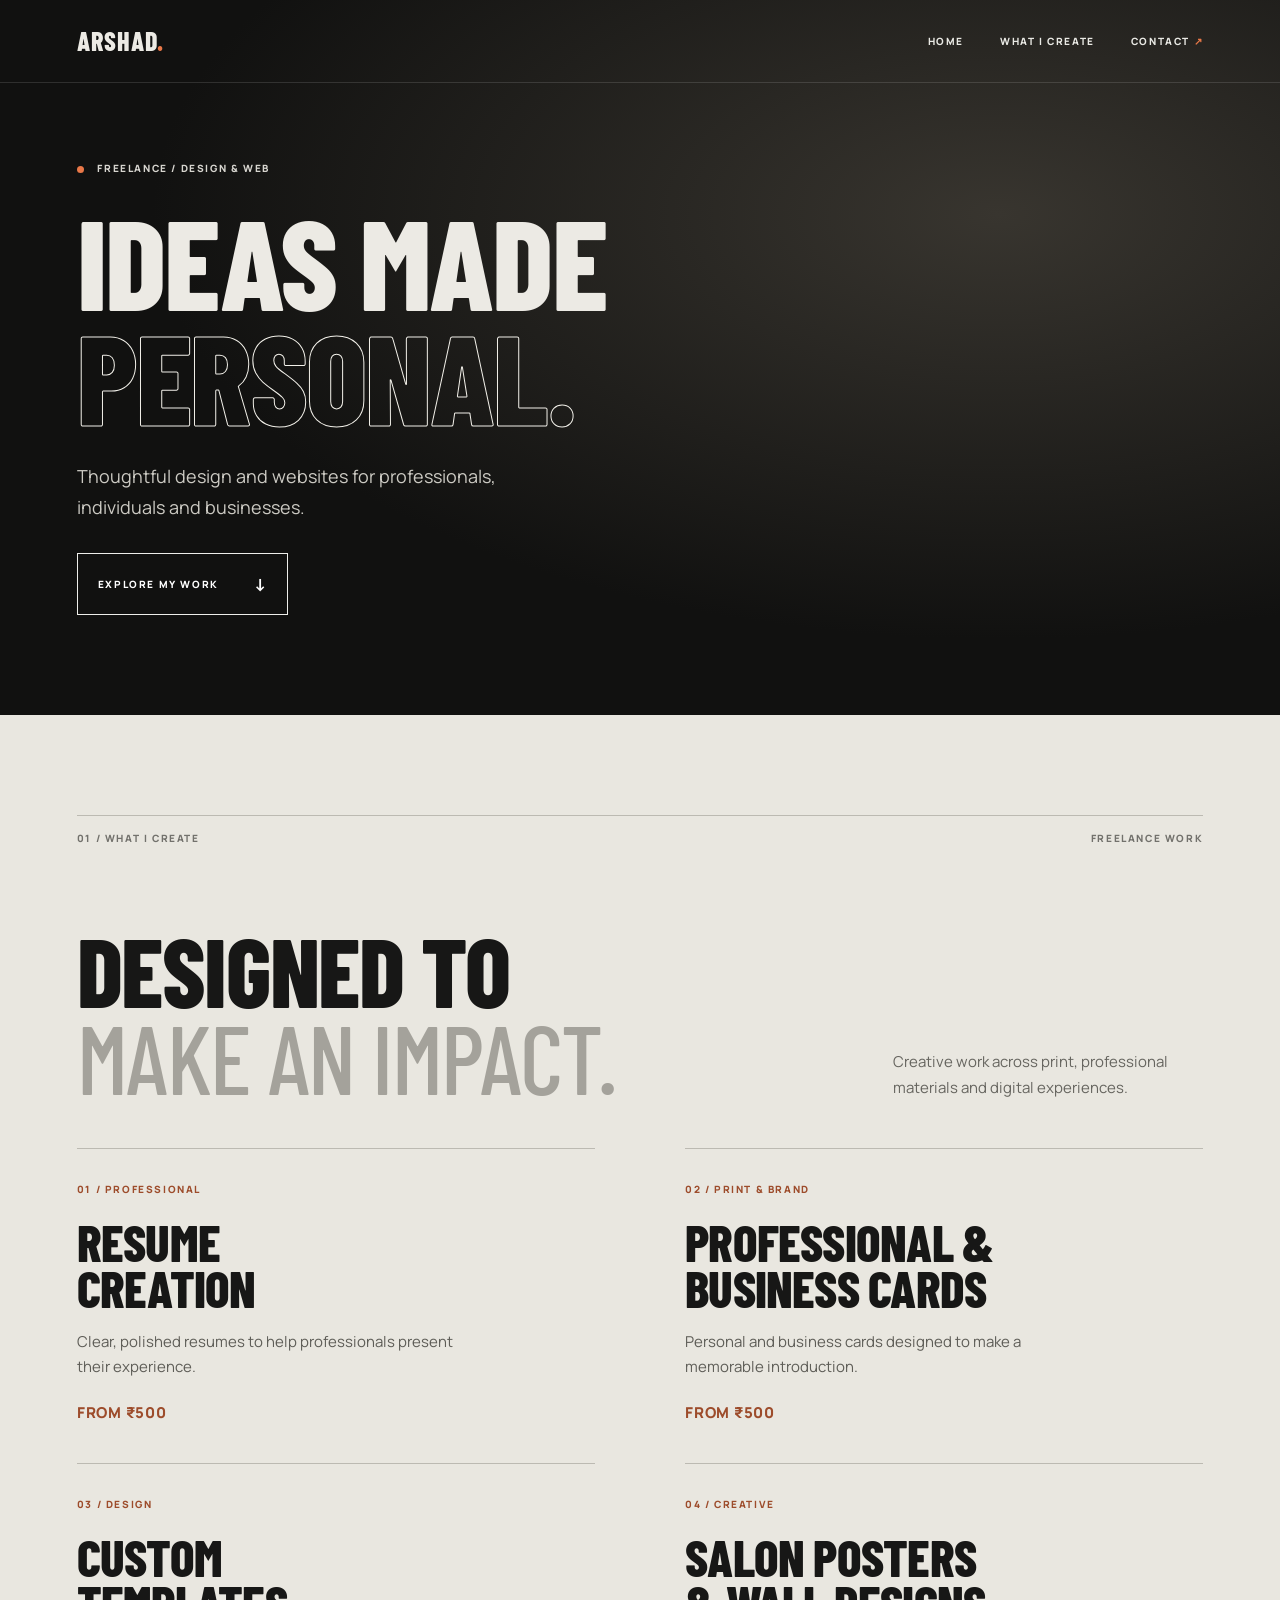
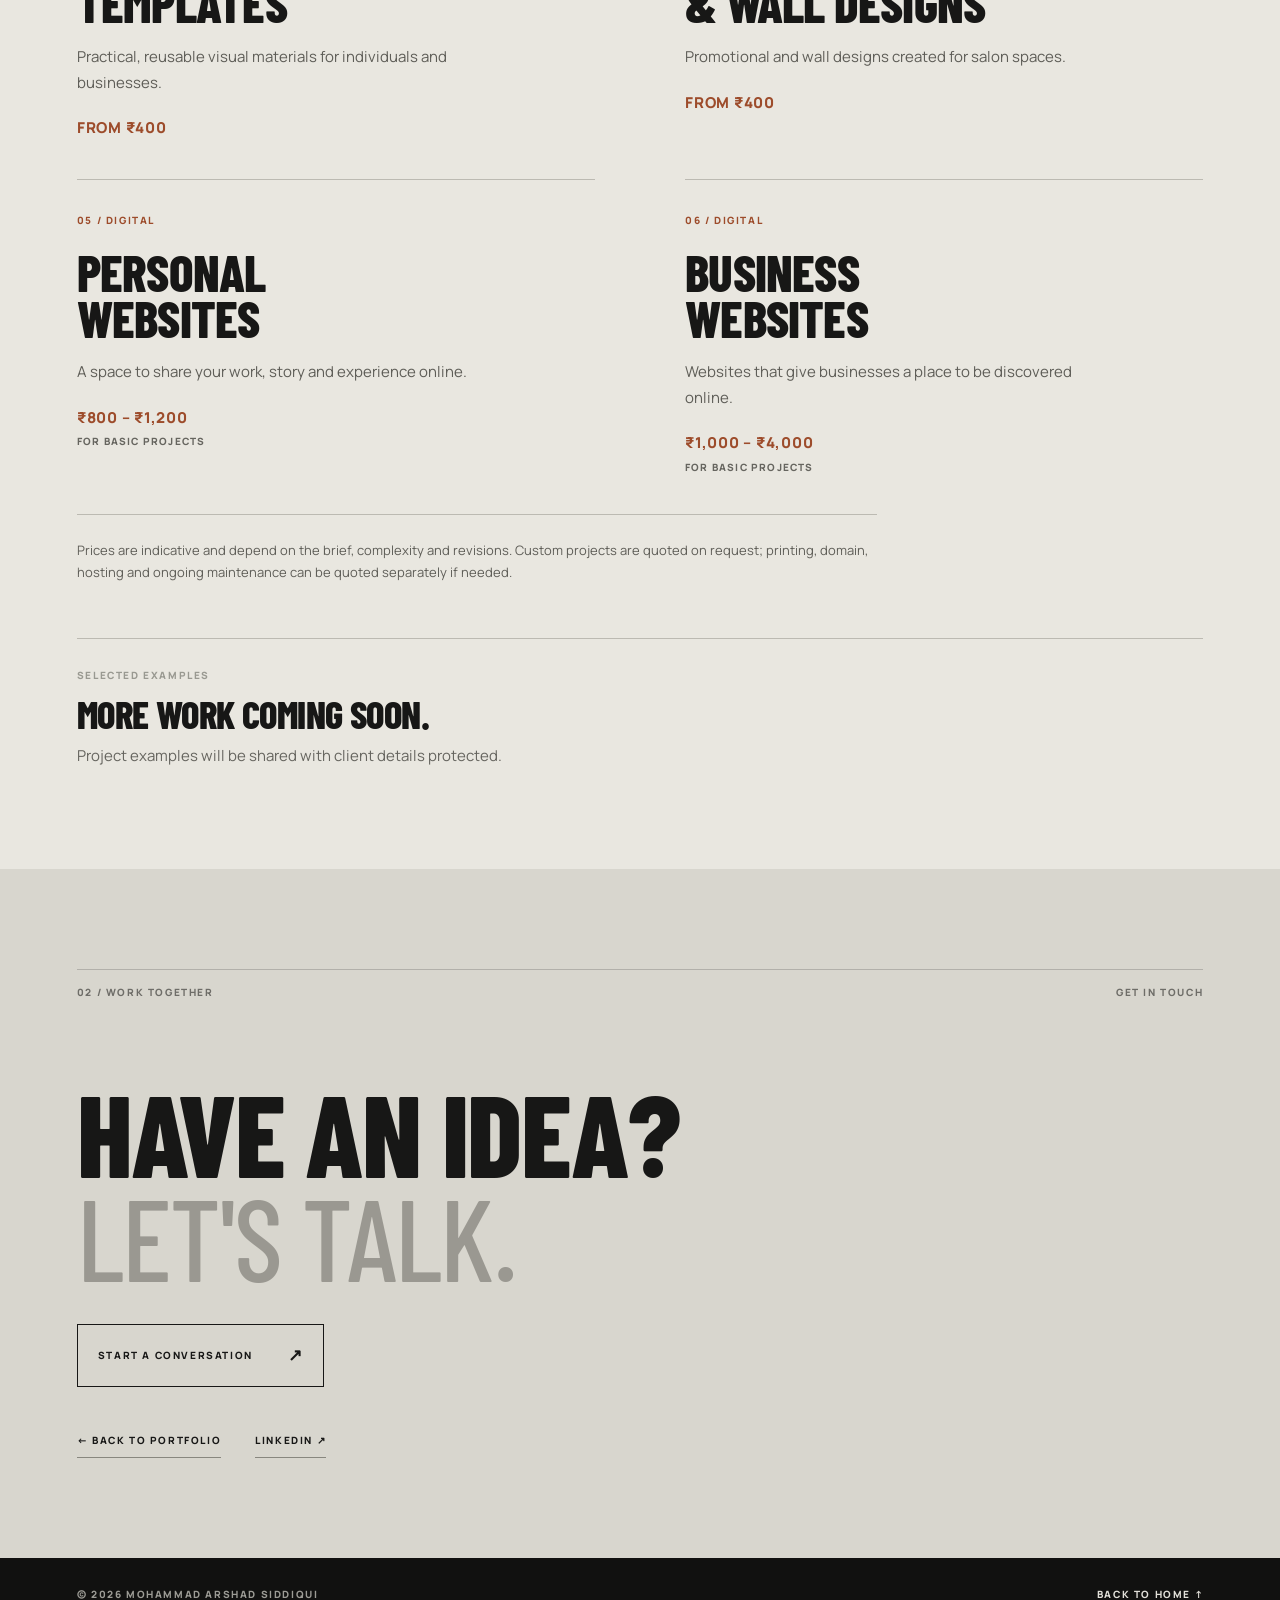
==== freelance.html @ 658f1c0b "Add freelance services, prices and credentials" ====
<!doctype html>
<html lang="en">
<head>
  <meta charset="utf-8">
  <meta name="viewport" content="width=device-width, initial-scale=1">
  <meta name="description" content="Freelance design and website work by Mohammad Arshad Siddiqui.">
  <meta name="theme-color" content="#10100f">
  <title>Freelance Work — Arshad Siddiqui</title>
  <link rel="stylesheet" href="styles.css">
</head>
<body>
  <a class="skip" href="#main">Skip to content</a>
  <header class="site-header">
    <a class="wordmark" href="index.html" aria-label="Arshad Siddiqui, home">ARSHAD<span>.</span></a>
    <nav aria-label="Main navigation"><a href="index.html">Home</a><a href="#services">What I create</a><a href="index.html#contact">Contact <span>↗</span></a></nav>
  </header>
  <main id="main">
    <section class="freelance-hero section">
      <p class="eyebrow"><span class="dot"></span> FREELANCE / DESIGN &amp; WEB</p>
      <h1>IDEAS MADE<br><span>PERSONAL.</span></h1>
      <p>Thoughtful design and websites for professionals, individuals and businesses.</p>
      <a class="button" href="#services">EXPLORE MY WORK <span aria-hidden="true">↓</span></a>
    </section>
    <section class="freelance-services section" id="services">
      <div class="section-label"><span>01 / WHAT I CREATE</span><span>FREELANCE WORK</span></div>
      <div class="section-heading"><h2>DESIGNED TO<br><em>MAKE AN IMPACT.</em></h2><p>Creative work across print, professional materials and digital experiences.</p></div>
      <div class="service-grid">
        <article><span>01 / PROFESSIONAL</span><h3>RESUME<br>CREATION</h3><p>Clear, polished resumes to help professionals present their experience.</p><p class="service-price">FROM ₹500</p></article>
        <article><span>02 / PRINT &amp; BRAND</span><h3>PROFESSIONAL &amp;<br>BUSINESS CARDS</h3><p>Personal and business cards designed to make a memorable introduction.</p><p class="service-price">FROM ₹500</p></article>
        <article><span>03 / DESIGN</span><h3>CUSTOM<br>TEMPLATES</h3><p>Practical, reusable visual materials for individuals and businesses.</p><p class="service-price">FROM ₹400</p></article>
        <article><span>04 / CREATIVE</span><h3>SALON POSTERS<br>&amp; WALL DESIGNS</h3><p>Promotional and wall designs created for salon spaces.</p><p class="service-price">FROM ₹400</p></article>
        <article><span>05 / DIGITAL</span><h3>PERSONAL<br>WEBSITES</h3><p>A space to share your work, story and experience online.</p><p class="service-price">₹800 – ₹1,200 <small>FOR BASIC PROJECTS</small></p></article>
        <article><span>06 / DIGITAL</span><h3>BUSINESS<br>WEBSITES</h3><p>Websites that give businesses a place to be discovered online.</p><p class="service-price">₹1,000 – ₹4,000 <small>FOR BASIC PROJECTS</small></p></article>
      </div>
      <p class="pricing-note">Prices are indicative and depend on the brief, complexity and revisions. Custom projects are quoted on request; printing, domain, hosting and ongoing maintenance can be quoted separately if needed.</p>
      <div class="samples-note"><p class="project-type">SELECTED EXAMPLES</p><h3>MORE WORK COMING SOON.</h3><p>Project examples will be shared with client details protected.</p></div>
    </section>
    <section class="contact section freelance-contact">
      <div class="section-label"><span>02 / WORK TOGETHER</span><span>GET IN TOUCH</span></div>
      <h2>HAVE AN IDEA?<br><em>LET'S TALK.</em></h2>
      <a class="button light" href="mailto:arshadid135@gmail.com">START A CONVERSATION <span aria-hidden="true">↗</span></a>
      <div class="contact-links"><a href="index.html">← BACK TO PORTFOLIO</a><a href="https://www.linkedin.com/in/arshad-siddiqui-284048225/" target="_blank" rel="noopener noreferrer">LINKEDIN ↗</a></div>
    </section>
  </main>
  <footer><span>© 2026 MOHAMMAD ARSHAD SIDDIQUI</span><a href="index.html">BACK TO HOME ↑</a></footer>
</body>
</html>
---- styles.css ----
@import url('https://fonts.googleapis.com/css2?family=Barlow+Condensed:wght@500;600;700;800&family=Manrope:wght@400;500;600;700;800&display=swap');
:root{color-scheme:dark;--ink:#111110;--cream:#eceae4;--muted:#aaa9a2;--accent:#e97848;--line:#3b3b37;--heading:'Barlow Condensed',Impact,'Arial Narrow',sans-serif;--body:Manrope,Arial,sans-serif}
*{box-sizing:border-box}html{scroll-behavior:smooth}body{margin:0;background:var(--ink);color:var(--cream);font-family:var(--body);font-size:15px;line-height:1.7}a{color:inherit;text-decoration:none}a:focus-visible{outline:2px solid var(--accent);outline-offset:5px}.skip{position:absolute;top:-5rem;left:1rem;background:white;color:black;padding:.5rem;z-index:10}.skip:focus{top:1rem}.site-header{position:absolute;z-index:3;top:0;left:0;width:100%;display:flex;align-items:center;justify-content:space-between;padding:28px 6%;border-bottom:1px solid #ffffff20}.wordmark{font:800 26px/1 var(--heading);letter-spacing:.03em}.wordmark span,.period{color:var(--accent)}nav{display:flex;gap:36px}nav a,.eyebrow,.section-label,.text-link,.button,.hero-index,.project-type,.project-number,.timeline-item>span,.recognition>span,footer,.contact-links{font-size:10px;letter-spacing:.16em;font-weight:800}nav a{text-transform:uppercase;color:#e9e9e4}nav a:hover,.text-link:hover,.contact-links a:hover{color:var(--accent)}nav span{color:var(--accent)}
.hero{min-height:820px;height:100svh;max-height:1000px;position:relative;overflow:hidden;display:flex;align-items:end}.hero-image,.hero-shade{position:absolute;inset:0}.hero-image img{height:100%;width:100%;object-fit:cover;object-position:50% 58%;filter:grayscale(100%) brightness(.68)}.hero-shade{background:linear-gradient(90deg,rgba(10,10,10,.94) 0%,rgba(10,10,10,.65) 45%,rgba(10,10,10,.12) 100%),linear-gradient(0deg,#111 0%,transparent 38%)}.hero-content{position:relative;width:100%;padding:0 6% 105px}.eyebrow{color:#d7d5cf;margin:0 0 26px}.dot{display:inline-block;width:7px;height:7px;background:var(--accent);border-radius:50%;margin-right:10px;vertical-align:middle}h1,h2,h3,p{margin-top:0}h1,h2,h3{font-family:var(--heading);font-weight:800;line-height:.9;letter-spacing:-.015em}h1{font-size:clamp(5.3rem,11.2vw,11.5rem);margin:0 0 28px}h1>span:not(.period){color:transparent;-webkit-text-stroke:1px #f2f0e9}.hero-intro{font-size:clamp(16px,1.5vw,20px);color:#d2d0cb;margin-bottom:30px}.hero-intro strong{font-weight:700;color:white}.button{display:inline-flex;align-items:center;gap:35px;padding:16px 20px;border:1px solid #eeeeea;color:#fff;transition:background .2s,color .2s}.button span{font-size:17px}.button:hover{background:#f0eee8;color:#111}.hero-index{position:absolute;bottom:31px;left:6%;right:6%;display:flex;justify-content:space-between;color:#b2b0aa}
.section{padding:100px 6%}.section-label{display:flex;justify-content:space-between;color:#9d9c95;border-top:1px solid var(--line);padding-top:14px;margin-bottom:80px}.intro{background:#e9e7e0;color:#171716}.intro .section-label{border-color:#bcbab2;color:#72716c}.intro-grid{display:grid;grid-template-columns:1.15fr .7fr;gap:12%;align-items:start}h2{font-size:clamp(3.9rem,7.5vw,8rem);margin-bottom:28px}h2 em{font-style:normal;font-weight:500;color:#898981}.intro h2 em{color:#a4a29b}.intro-copy{font-size:16px;color:#53534f;max-width:500px}.intro-copy p{margin-bottom:22px}.text-link{display:inline-flex;gap:30px;align-items:center;margin-top:12px;border-bottom:1px solid currentColor;padding-bottom:9px;color:inherit}.text-link span{font-size:18px}.skills{display:flex;gap:12px;flex-wrap:wrap;margin-top:80px}.skills span{border:1px solid #c5c3bc;padding:9px 14px;font-size:10px;font-weight:800;letter-spacing:.09em}
.work{background:#111110}.section-heading{display:flex;align-items:end;justify-content:space-between;gap:40px;margin-bottom:48px}.section-heading h2{margin:0}.section-heading p{color:var(--muted);max-width:310px;margin:0}.project{display:grid;grid-template-columns:65px 1fr 1fr 35px;align-items:start;gap:25px;border-top:1px solid var(--line);padding:32px 0}.project:last-child{border-bottom:1px solid var(--line)}.project-number{color:var(--accent);padding-top:5px}.project-type{color:#999991;margin-bottom:13px}.project h3{font-size:clamp(2rem,3vw,3.2rem);margin:0}.project>p{color:#adaca6;max-width:410px;font-size:14px;margin:0}.project-mark,.project-link{font-size:25px;color:#a5a49d;line-height:1}.project-link:hover{color:var(--accent)}.work-link{margin-top:35px}
.journey{background:#1a1a18}.journey-grid{display:grid;grid-template-columns:1fr 1fr;gap:12%}.journey-lead{max-width:290px;color:var(--muted)}.timeline-item{display:grid;grid-template-columns:100px 1fr;gap:25px;border-top:1px solid var(--line);padding:21px 0}.timeline-item>span{color:#a19f98}.timeline-item h3{font-size:24px;line-height:1.1;margin:0 0 8px}.timeline-item p{color:var(--muted);margin:0;font-size:13px}.recognition{border-top:1px solid var(--line);display:grid;grid-template-columns:1fr 2fr;gap:15px;margin-top:80px;padding-top:22px}.recognition>span{color:var(--accent)}.recognition p{font-family:var(--heading);font-size:24px;line-height:1.2;margin:0}.recognition b{color:var(--accent)}
.contact{background:#d8d6ce;color:#171716}.contact .section-label{border-color:#b2b0aa;color:#6e6d68}.contact .eyebrow{color:#6e6d68}.contact h2{font-size:clamp(5rem,10vw,10rem);margin-bottom:36px}.contact h2 em{color:#9a9891}.contact h2 span{color:#b95630}.button.light{color:#171716;border-color:#171716}.button.light:hover{background:#171716;color:#fff}.contact-links{display:flex;gap:34px;flex-wrap:wrap;margin-top:100px}.contact-links a{border-bottom:1px solid #88877f;padding-bottom:8px}footer{display:flex;justify-content:space-between;gap:20px;padding:28px 6%;color:#9c9b95;background:#111110}footer a{color:#e2e0d9}
.feedback{display:flex;justify-content:space-between;align-items:center;gap:30px;border-top:1px solid #aaa89f;border-bottom:1px solid #aaa89f;margin-top:85px;padding:25px 0}.feedback p{margin:0}.feedback-label{font-size:10px;font-weight:800;letter-spacing:.16em;margin-bottom:6px!important}.feedback .text-link{white-space:nowrap}.contact-links{margin-top:45px}
@media(max-width:760px){.site-header{padding:22px 5%;align-items:flex-start}.wordmark{font-size:23px}nav{gap:15px;flex-wrap:wrap;justify-content:flex-end;max-width:270px}nav a{font-size:9px}.hero{min-height:720px;height:90svh}.hero-image img{object-position:66% center}.hero-shade{background:linear-gradient(90deg,rgba(10,10,10,.87),rgba(10,10,10,.45)),linear-gradient(0deg,#111,transparent 45%)}.hero-content{padding:0 5% 110px}h1{font-size:clamp(4.6rem,15vw,7.5rem)}.section{padding:75px 5%}.section-label{margin-bottom:55px}.intro-grid,.journey-grid{grid-template-columns:1fr;gap:22px}.intro-copy{font-size:15px}.skills{margin-top:50px}.section-heading{display:block}.section-heading p{margin-top:20px}.project{grid-template-columns:35px 1fr 28px;gap:12px;padding:25px 0}.project>p{grid-column:2/4;grid-row:2}.project-mark,.project-link{grid-column:3;grid-row:1}.recognition{grid-template-columns:1fr;margin-top:50px}.contact-links{margin-top:70px}footer{font-size:9px}.hero-index{left:5%;right:5%}}
@media(prefers-reduced-motion:reduce){html{scroll-behavior:auto}*,*::before,*::after{transition:none!important}}
@media(max-width:760px){.feedback{align-items:flex-start;flex-direction:column;gap:12px;margin-top:60px}}
.freelance-callout{margin-top:75px;padding:34px 0;border-top:1px solid var(--line);border-bottom:1px solid var(--line);display:flex;justify-content:space-between;align-items:center;gap:30px}.freelance-callout h3,.samples-note h3{font-size:clamp(2rem,3vw,3rem);margin:0 0 12px}.freelance-callout p:last-child,.samples-note p:last-child{color:var(--muted);margin:0}.freelance-callout .button{flex-shrink:0}
.credentials{background:#111110}.credentials-intro{display:flex;justify-content:space-between;align-items:end;gap:30px;margin-bottom:65px}.credentials-intro h2{margin:0}.credentials-intro>p{color:var(--muted);max-width:260px;margin:0}.credentials-grid{display:grid;grid-template-columns:1fr 1fr;gap:10%}.credentials-grid h3{font-size:28px;line-height:1.1;margin-bottom:18px}.credentials-note{color:var(--muted);font-size:13px;margin-bottom:18px}.credential-list{list-style:none;padding:0;margin:0}.credential-list li{border-top:1px solid var(--line);padding:17px 0}.credential-list strong,.credential-list span{display:block}.credential-list strong{font-size:14px}.credential-list span{color:var(--muted);font-size:13px}.certifications a{display:block}.certifications a:hover strong{color:var(--accent)}
.freelance-hero{min-height:690px;display:flex;flex-direction:column;justify-content:end;background:radial-gradient(ellipse at 78% 30%,#38352f,#111110 60%);padding-top:160px}.freelance-hero h1{font-size:clamp(5rem,10vw,10rem)}.freelance-hero>p:not(.eyebrow){color:#cccac3;font-size:18px;max-width:480px}.freelance-hero .button{align-self:flex-start;margin-top:12px}.freelance-services{background:#e9e7e0;color:#171716}.freelance-services .section-label{border-color:#bcbab2;color:#72716c}.freelance-services h2 em{color:#a4a29b}.freelance-services .section-heading p{color:#66655f}.service-grid{display:grid;grid-template-columns:1fr 1fr;gap:0 8%}.service-grid article{border-top:1px solid #bcbab2;padding:26px 0 38px}.service-grid span{font-size:10px;letter-spacing:.16em;font-weight:800;color:#9d4c2b}.service-grid h3{font-size:clamp(2.2rem,4vw,4rem);margin:18px 0}.service-grid p{color:#5e5d57;max-width:400px;margin:0}.samples-note{margin-top:55px;padding-top:28px;border-top:1px solid #bcbab2}.samples-note p:last-child{color:#66655f}.freelance-contact h2{font-size:clamp(4.5rem,9vw,9rem)}
@media(max-width:760px){.freelance-callout,.credentials-intro{align-items:flex-start;flex-direction:column}.credentials-grid,.service-grid{grid-template-columns:1fr;gap:45px}.service-grid{gap:0}.freelance-hero{min-height:670px}.freelance-hero h1{font-size:clamp(4.5rem,14vw,7rem)}}
.service-grid .service-price{margin-top:20px;color:#9d4c2b;font-weight:800;letter-spacing:.05em}.service-price small{display:block;color:#66655f;font-size:10px;letter-spacing:.12em;margin-top:3px}.pricing-note{border-top:1px solid #bcbab2;padding-top:24px;color:#5e5d57;max-width:800px;font-size:13px}
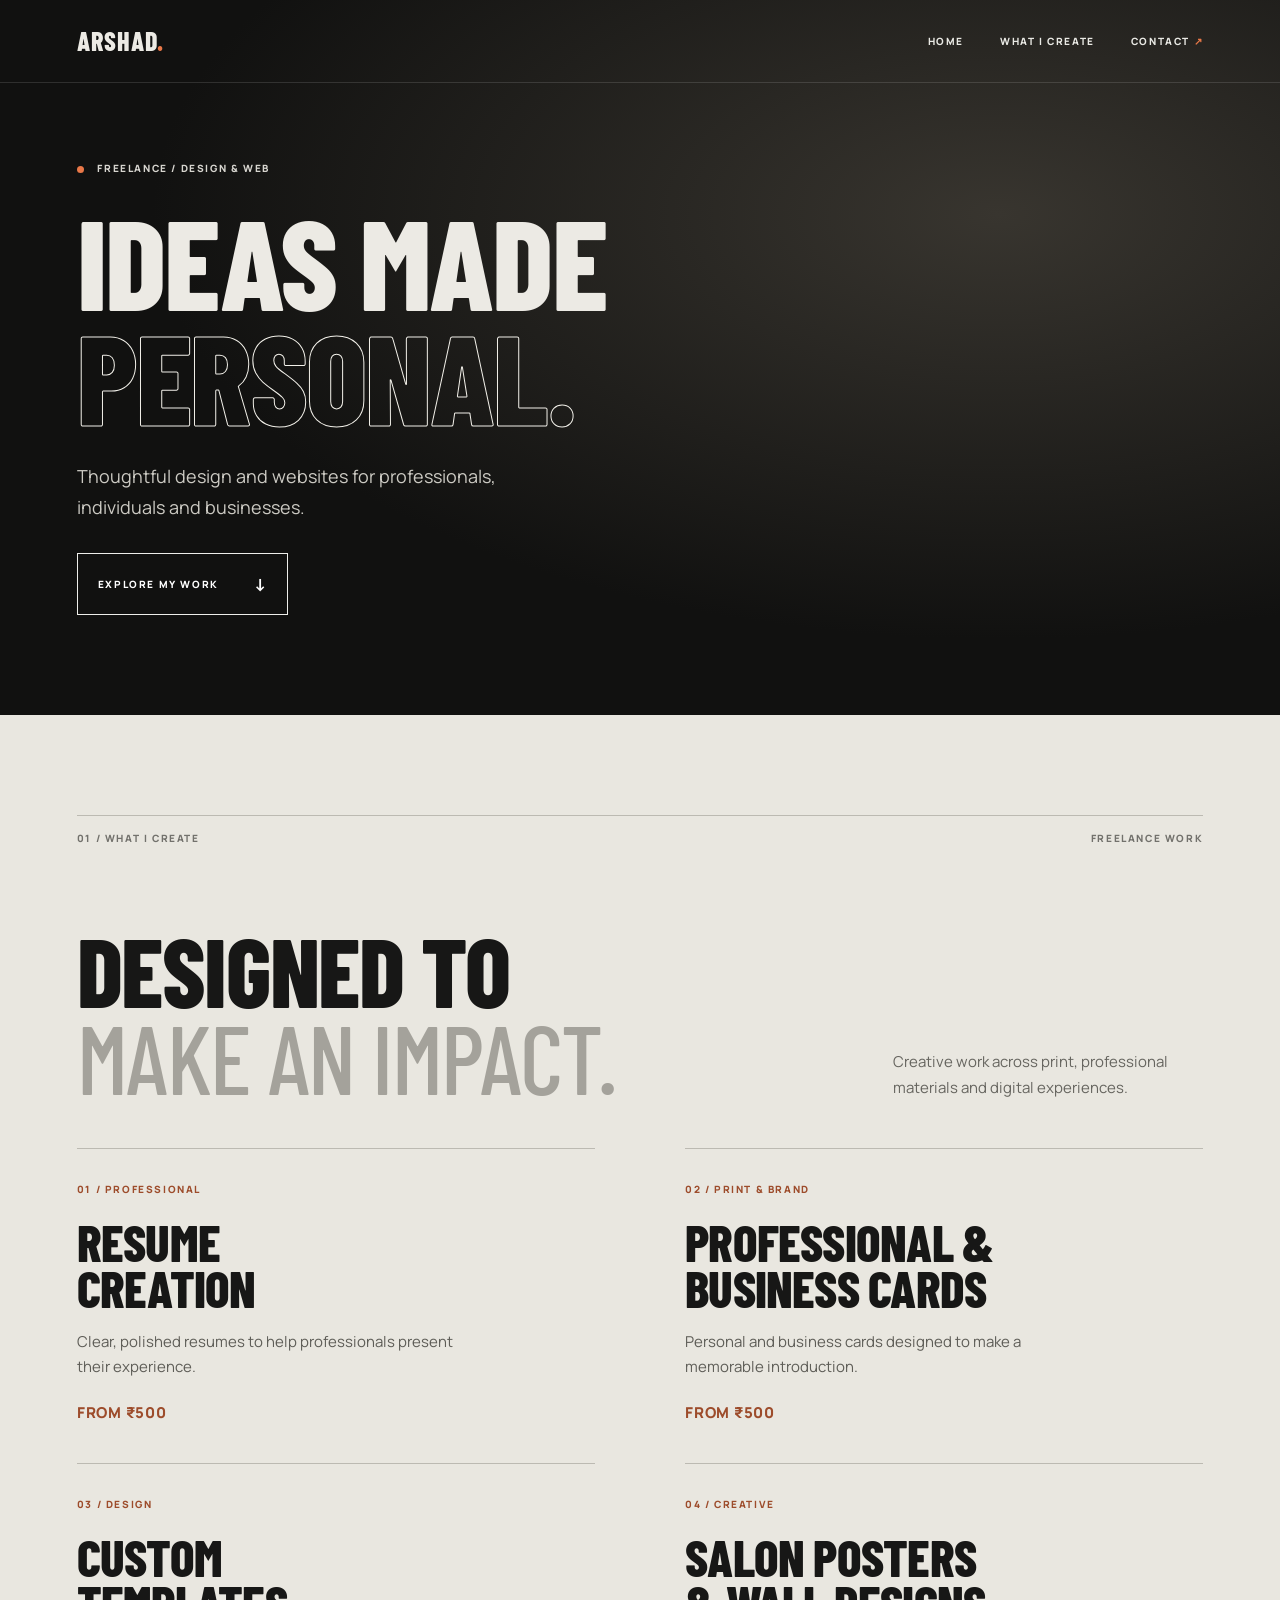
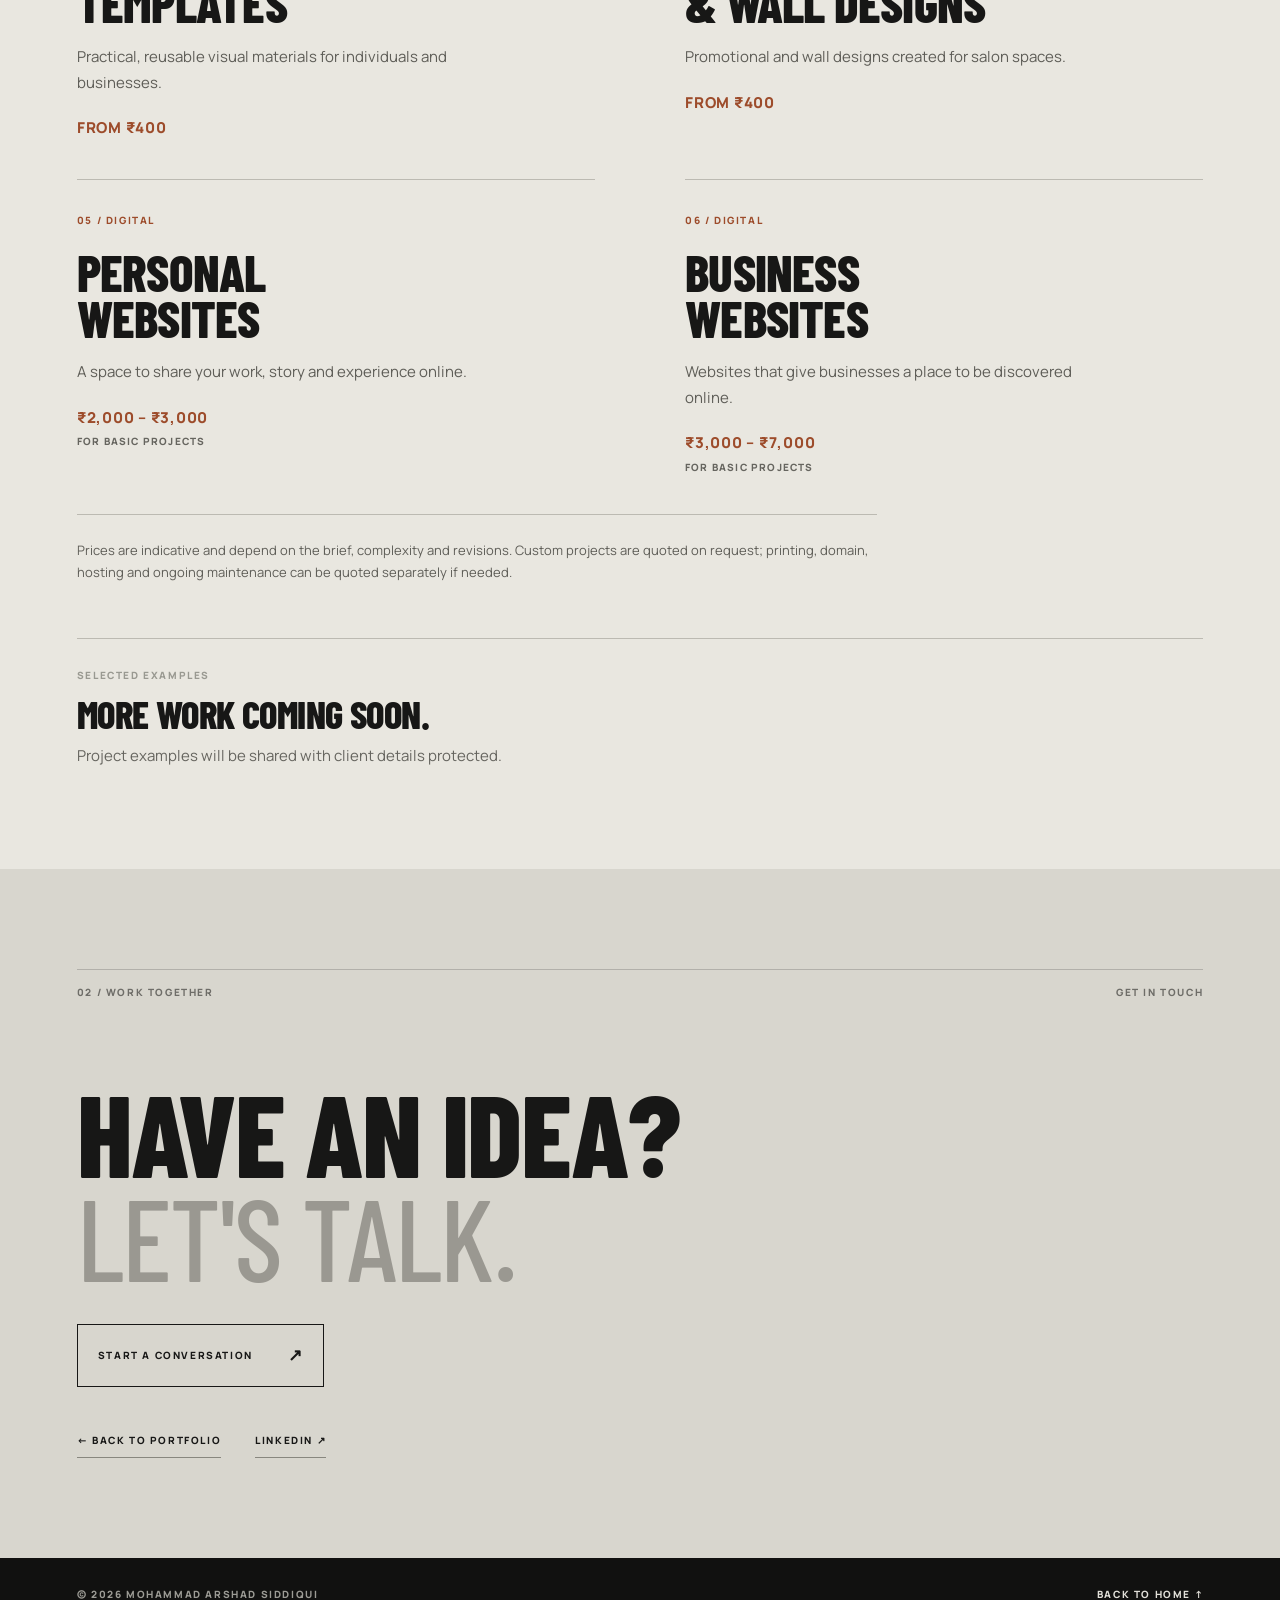
==== commit 7e46e404: "Update freelance website pricing" ====
--- a/freelance.html
+++ b/freelance.html
@@ -29,8 +29,8 @@
         <article><span>02 / PRINT &amp; BRAND</span><h3>PROFESSIONAL &amp;<br>BUSINESS CARDS</h3><p>Personal and business cards designed to make a memorable introduction.</p><p class="service-price">FROM ₹500</p></article>
         <article><span>03 / DESIGN</span><h3>CUSTOM<br>TEMPLATES</h3><p>Practical, reusable visual materials for individuals and businesses.</p><p class="service-price">FROM ₹400</p></article>
         <article><span>04 / CREATIVE</span><h3>SALON POSTERS<br>&amp; WALL DESIGNS</h3><p>Promotional and wall designs created for salon spaces.</p><p class="service-price">FROM ₹400</p></article>
-        <article><span>05 / DIGITAL</span><h3>PERSONAL<br>WEBSITES</h3><p>A space to share your work, story and experience online.</p><p class="service-price">₹800 – ₹1,200 <small>FOR BASIC PROJECTS</small></p></article>
-        <article><span>06 / DIGITAL</span><h3>BUSINESS<br>WEBSITES</h3><p>Websites that give businesses a place to be discovered online.</p><p class="service-price">₹1,000 – ₹4,000 <small>FOR BASIC PROJECTS</small></p></article>
+        <article><span>05 / DIGITAL</span><h3>PERSONAL<br>WEBSITES</h3><p>A space to share your work, story and experience online.</p><p class="service-price">₹2,000 – ₹3,000 <small>FOR BASIC PROJECTS</small></p></article>
+        <article><span>06 / DIGITAL</span><h3>BUSINESS<br>WEBSITES</h3><p>Websites that give businesses a place to be discovered online.</p><p class="service-price">₹3,000 – ₹7,000 <small>FOR BASIC PROJECTS</small></p></article>
       </div>
       <p class="pricing-note">Prices are indicative and depend on the brief, complexity and revisions. Custom projects are quoted on request; printing, domain, hosting and ongoing maintenance can be quoted separately if needed.</p>
       <div class="samples-note"><p class="project-type">SELECTED EXAMPLES</p><h3>MORE WORK COMING SOON.</h3><p>Project examples will be shared with client details protected.</p></div>
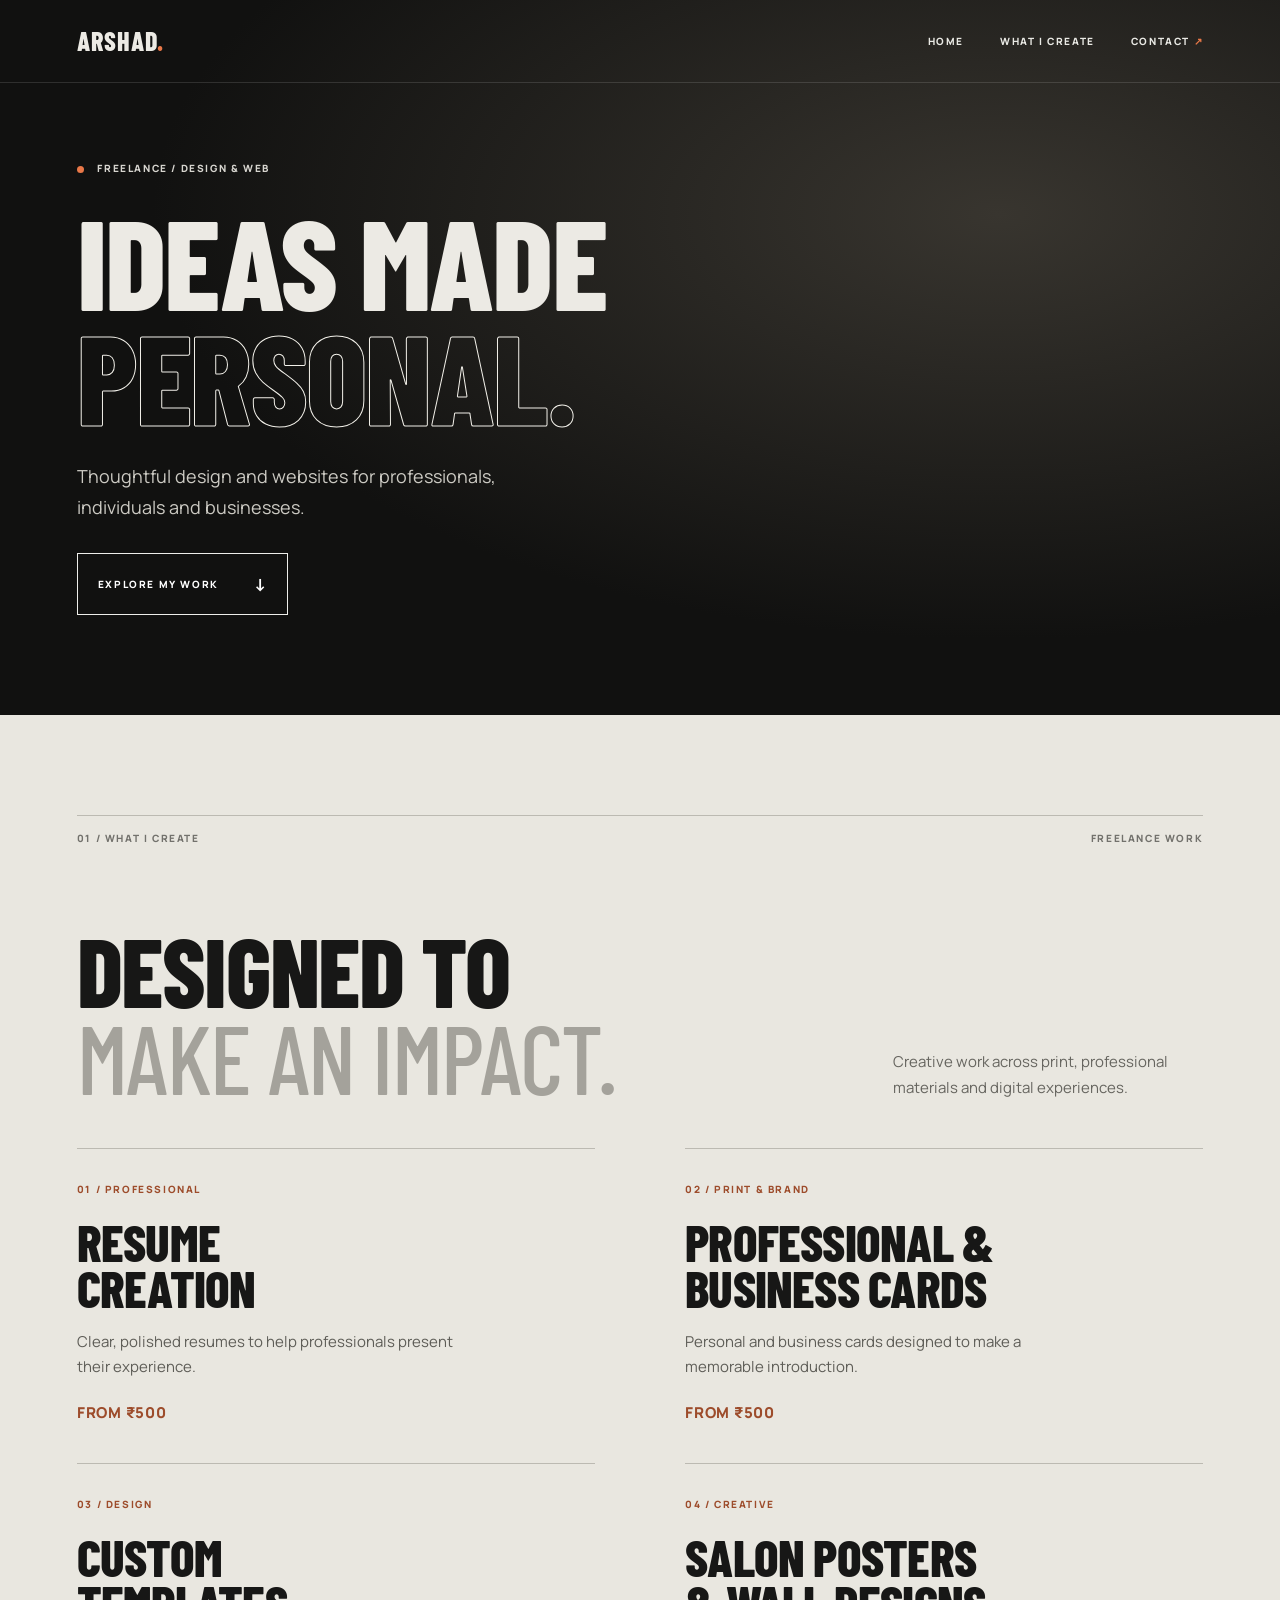
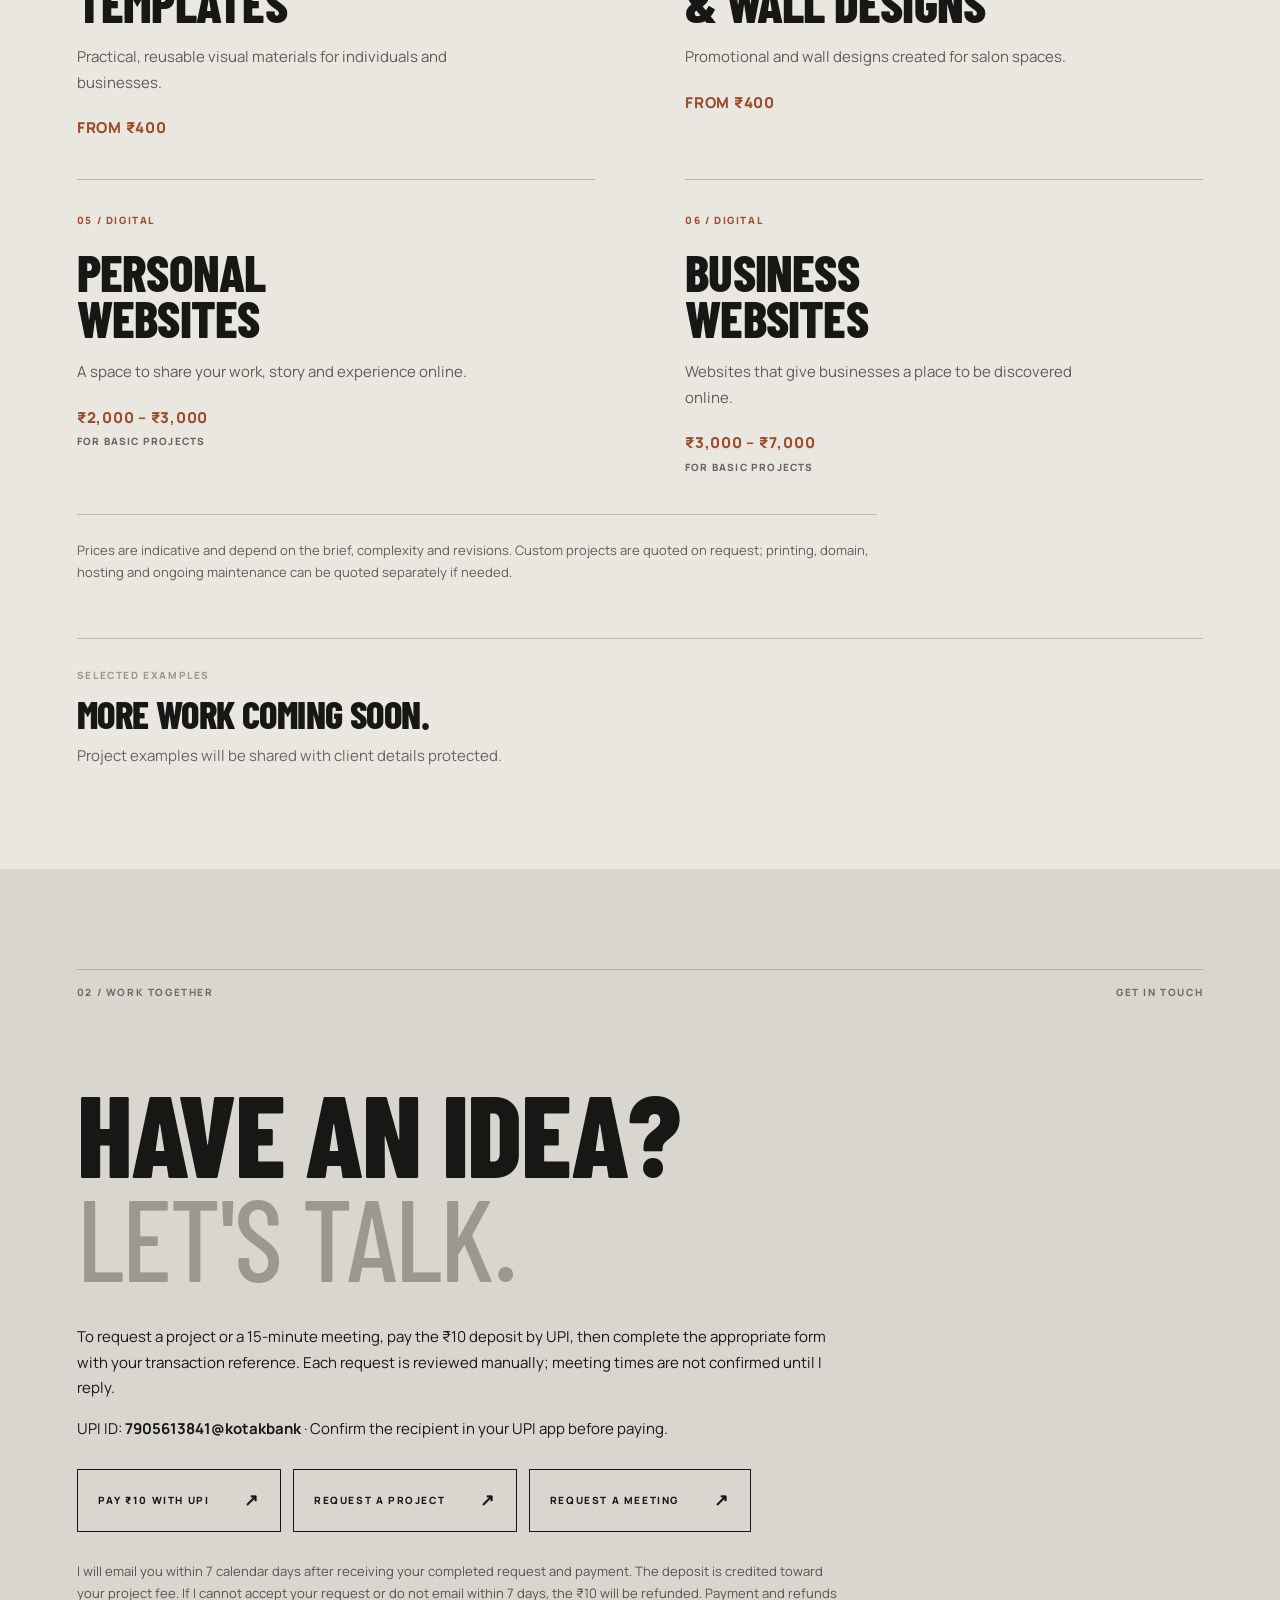
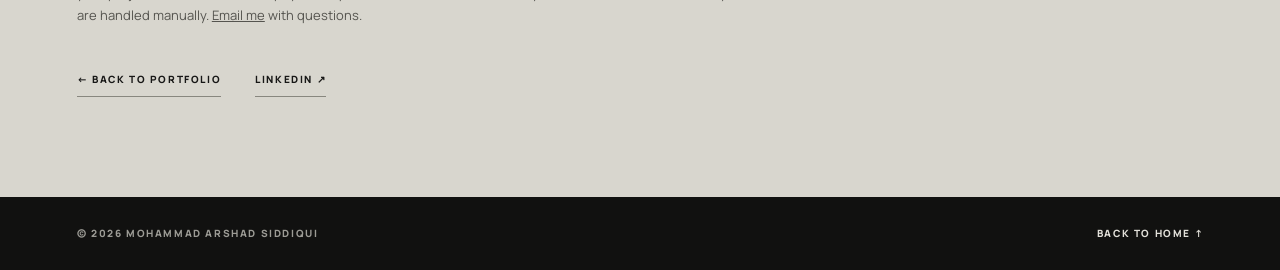
==== commit 24ac3cc4: "Add project and appointment requests" ====
--- a/freelance.html
+++ b/freelance.html
@@ -38,7 +38,14 @@
     <section class="contact section freelance-contact">
       <div class="section-label"><span>02 / WORK TOGETHER</span><span>GET IN TOUCH</span></div>
       <h2>HAVE AN IDEA?<br><em>LET'S TALK.</em></h2>
-      <a class="button light" href="mailto:arshadid135@gmail.com">START A CONVERSATION <span aria-hidden="true">↗</span></a>
+      <p>To request a project or a 15-minute meeting, pay the ₹10 deposit by UPI, then complete the appropriate form with your transaction reference. Each request is reviewed manually; meeting times are not confirmed until I reply.</p>
+      <p>UPI ID: <strong>7905613841@kotakbank</strong> · Confirm the recipient in your UPI app before paying.</p>
+      <div class="request-actions">
+        <a class="button light" href="upi://pay?pa=7905613841%40kotakbank&amp;pn=Arshad%20Siddiqui&amp;am=10.00&amp;cu=INR&amp;tn=Portfolio%20request">PAY ₹10 WITH UPI <span aria-hidden="true">↗</span></a>
+        <a class="button light" href="https://docs.google.com/forms/d/e/1FAIpQLSe_DiUpCImEnojYiLGtkWuIds8uEaWgAtvQnEulRSrrN52GyA/viewform?usp=publish-editor" target="_blank" rel="noopener noreferrer">REQUEST A PROJECT <span aria-hidden="true">↗</span></a>
+        <a class="button light" href="https://docs.google.com/forms/d/e/1FAIpQLSfhErw7_Btnx0k1fu-Rmc5-YOOyW2PBNOAW4xqXbjTUKC-3Kw/viewform?usp=publish-editor" target="_blank" rel="noopener noreferrer">REQUEST A MEETING <span aria-hidden="true">↗</span></a>
+      </div>
+      <p class="request-note">I will email you within 7 calendar days after receiving your completed request and payment. The deposit is credited toward your project fee. If I cannot accept your request or do not email within 7 days, the ₹10 will be refunded. Payment and refunds are handled manually. <a href="mailto:arshadid135@gmail.com">Email me</a> with questions.</p>
       <div class="contact-links"><a href="index.html">← BACK TO PORTFOLIO</a><a href="https://www.linkedin.com/in/arshad-siddiqui-284048225/" target="_blank" rel="noopener noreferrer">LINKEDIN ↗</a></div>
     </section>
   </main>
--- a/styles.css
+++ b/styles.css
@@ -15,3 +15,4 @@
 .freelance-hero{min-height:690px;display:flex;flex-direction:column;justify-content:end;background:radial-gradient(ellipse at 78% 30%,#38352f,#111110 60%);padding-top:160px}.freelance-hero h1{font-size:clamp(5rem,10vw,10rem)}.freelance-hero>p:not(.eyebrow){color:#cccac3;font-size:18px;max-width:480px}.freelance-hero .button{align-self:flex-start;margin-top:12px}.freelance-services{background:#e9e7e0;color:#171716}.freelance-services .section-label{border-color:#bcbab2;color:#72716c}.freelance-services h2 em{color:#a4a29b}.freelance-services .section-heading p{color:#66655f}.service-grid{display:grid;grid-template-columns:1fr 1fr;gap:0 8%}.service-grid article{border-top:1px solid #bcbab2;padding:26px 0 38px}.service-grid span{font-size:10px;letter-spacing:.16em;font-weight:800;color:#9d4c2b}.service-grid h3{font-size:clamp(2.2rem,4vw,4rem);margin:18px 0}.service-grid p{color:#5e5d57;max-width:400px;margin:0}.samples-note{margin-top:55px;padding-top:28px;border-top:1px solid #bcbab2}.samples-note p:last-child{color:#66655f}.freelance-contact h2{font-size:clamp(4.5rem,9vw,9rem)}
 @media(max-width:760px){.freelance-callout,.credentials-intro{align-items:flex-start;flex-direction:column}.credentials-grid,.service-grid{grid-template-columns:1fr;gap:45px}.service-grid{gap:0}.freelance-hero{min-height:670px}.freelance-hero h1{font-size:clamp(4.5rem,14vw,7rem)}}
 .service-grid .service-price{margin-top:20px;color:#9d4c2b;font-weight:800;letter-spacing:.05em}.service-price small{display:block;color:#66655f;font-size:10px;letter-spacing:.12em;margin-top:3px}.pricing-note{border-top:1px solid #bcbab2;padding-top:24px;color:#5e5d57;max-width:800px;font-size:13px}
+.freelance-contact>p{max-width:760px}.request-actions{display:flex;flex-wrap:wrap;gap:12px;margin:28px 0}.request-note{font-size:13px;color:#55544f}.request-note a{text-decoration:underline}
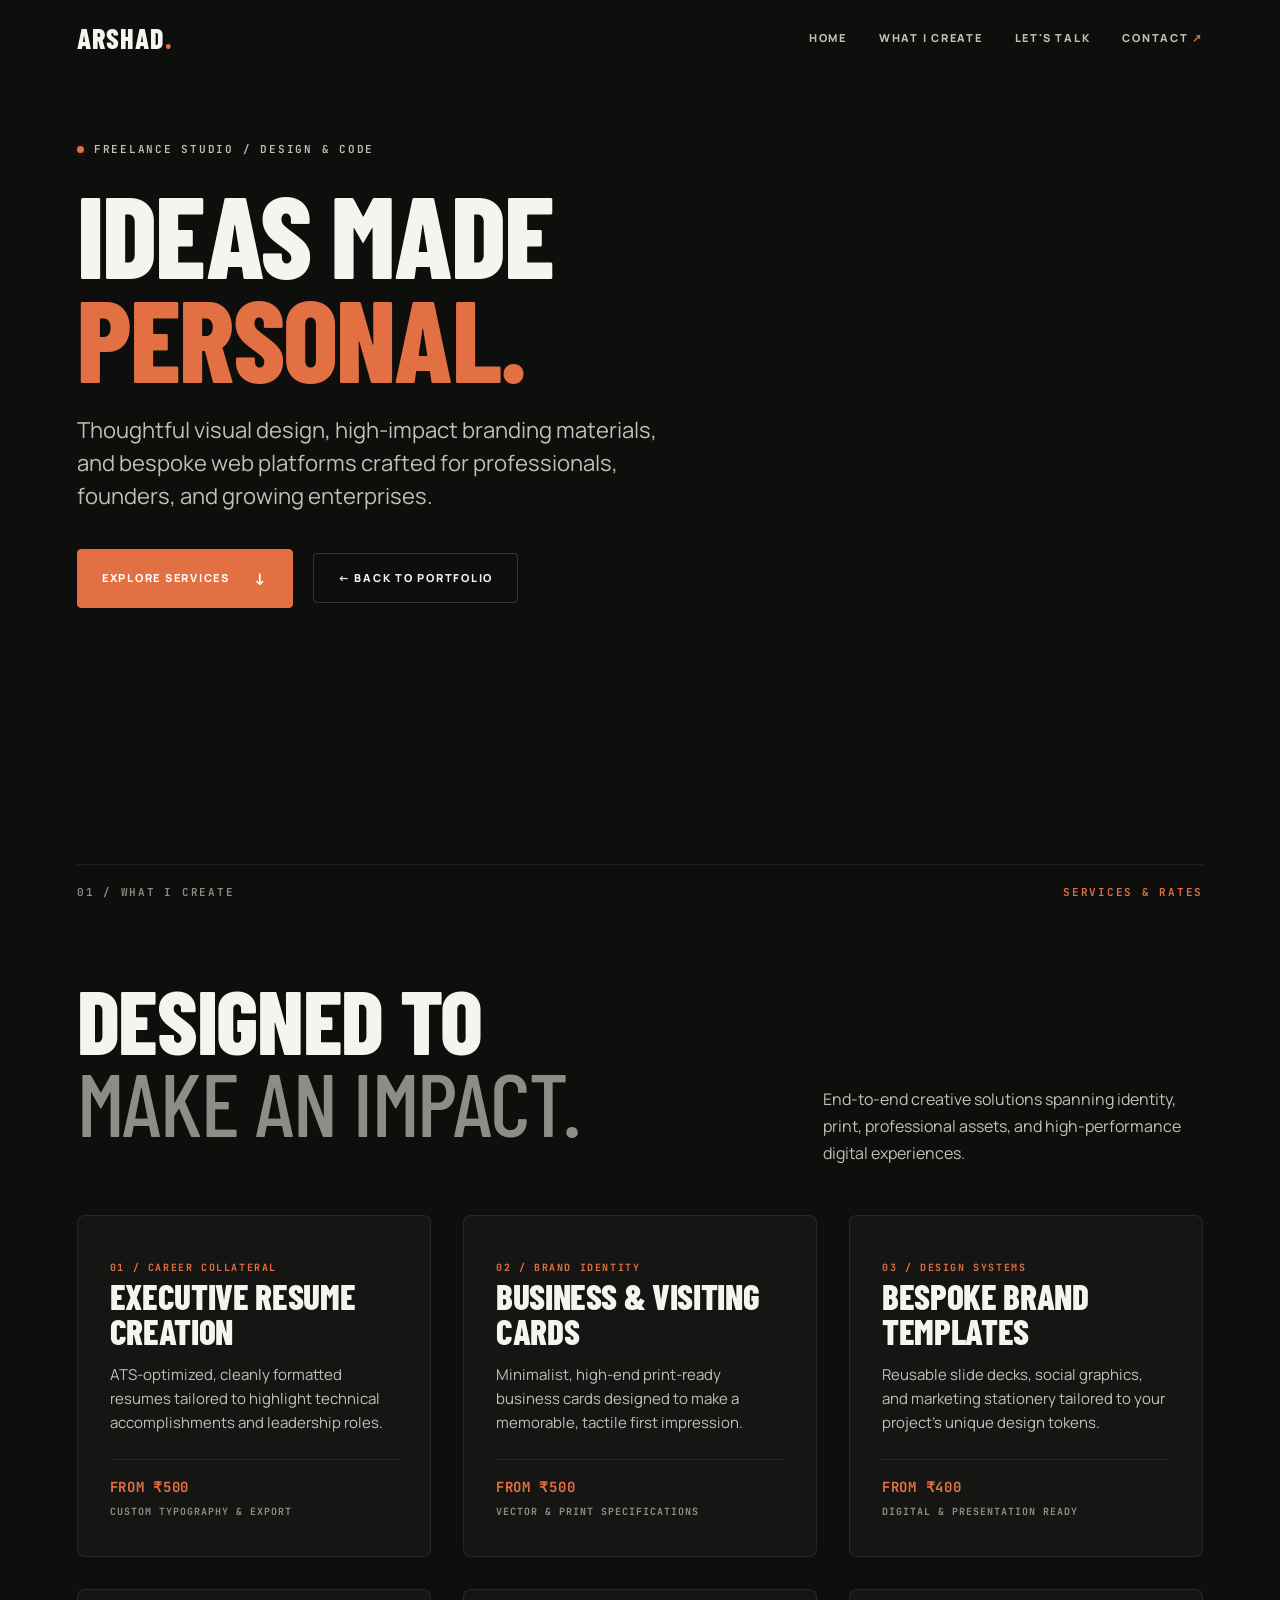
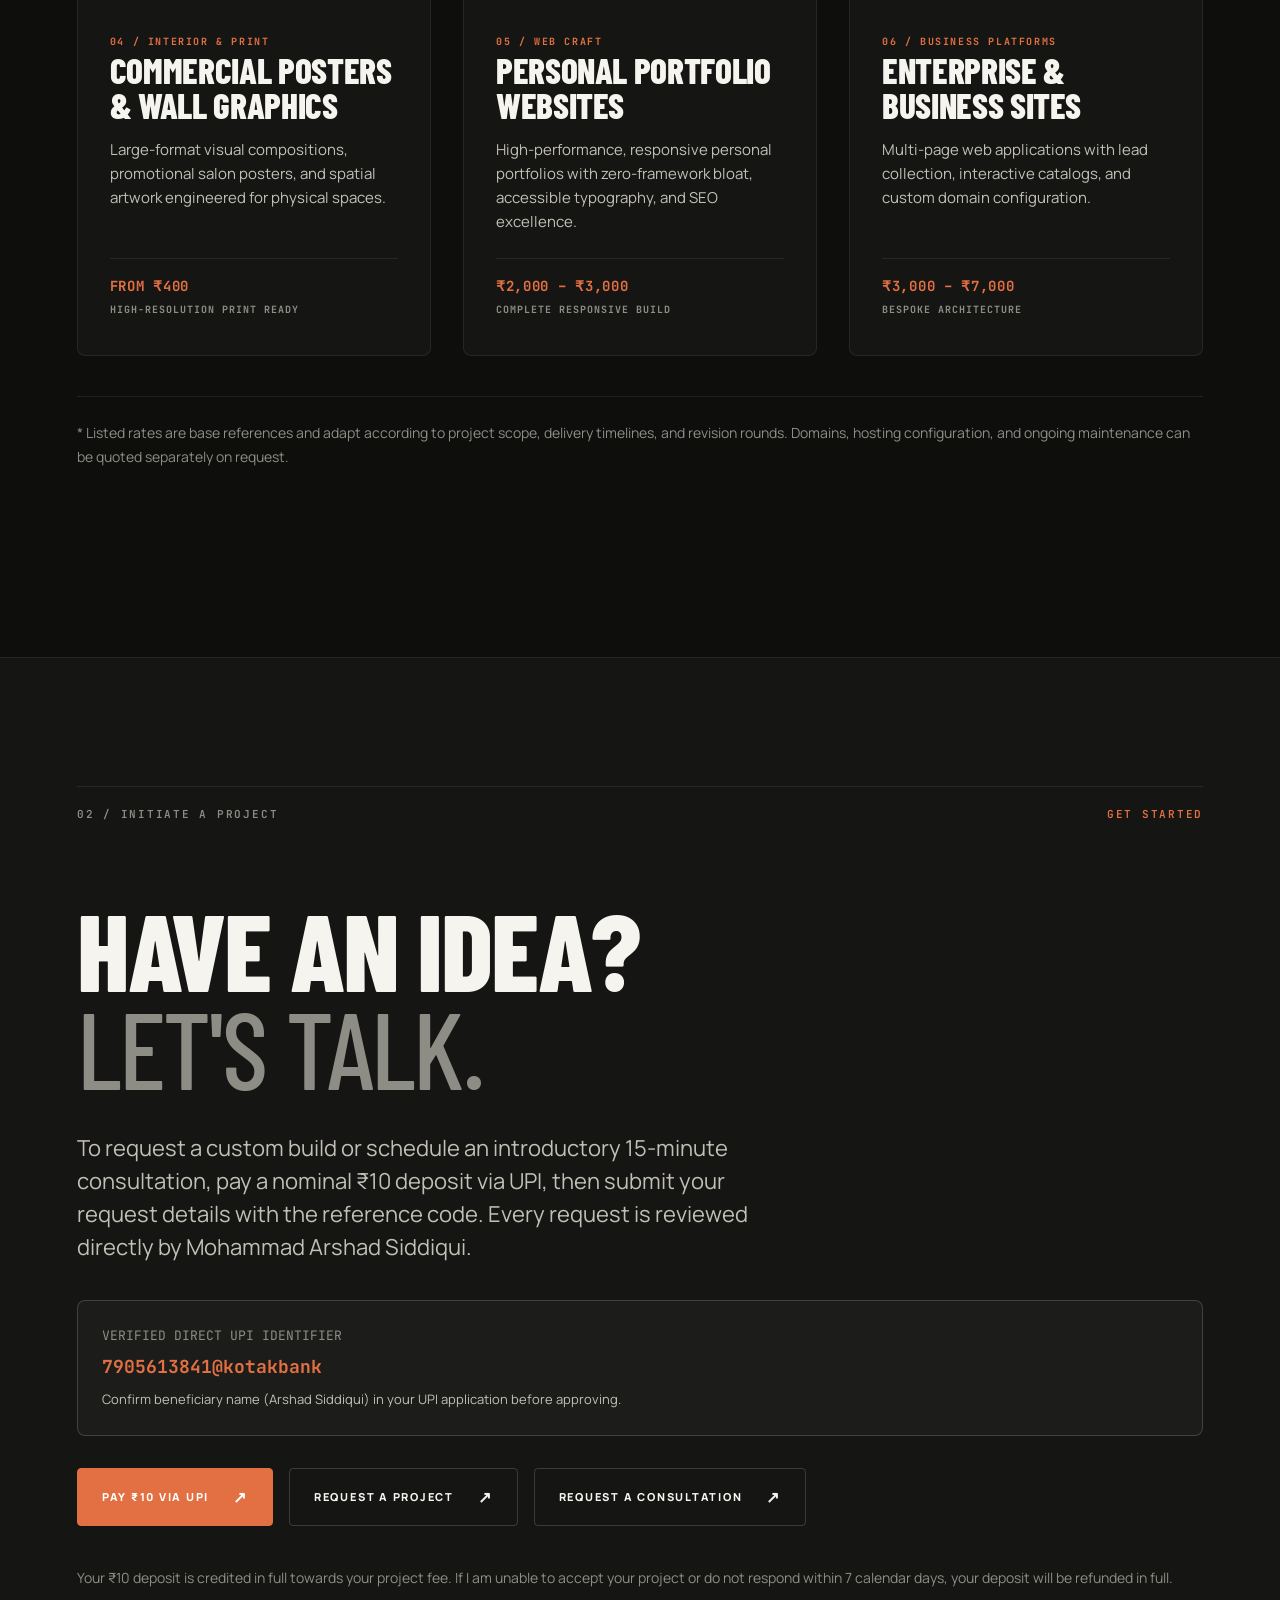
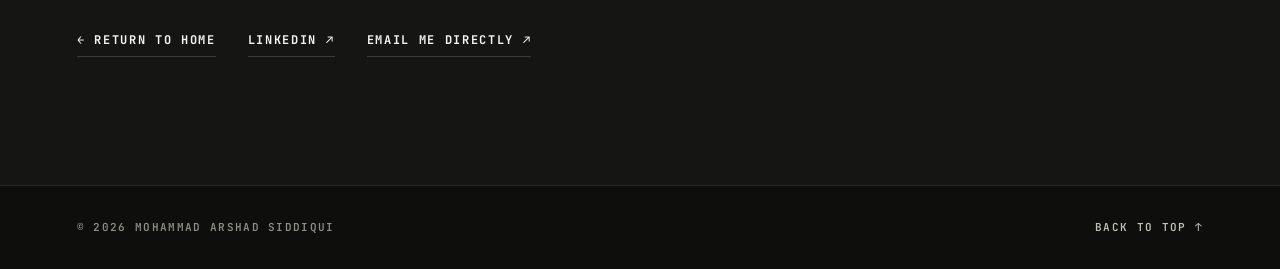
==== commit cfc53b4a: "Refactor portfolio with Hallmark, Impeccable, and Taste Skill standards - Implement token architectu" ====
--- a/freelance.html
+++ b/freelance.html
@@ -3,52 +3,216 @@
 <head>
   <meta charset="utf-8">
   <meta name="viewport" content="width=device-width, initial-scale=1">
-  <meta name="description" content="Freelance design and website work by Mohammad Arshad Siddiqui.">
-  <meta name="theme-color" content="#10100f">
-  <title>Freelance Work — Arshad Siddiqui</title>
+  <meta name="description" content="Freelance design, web engineering, and digital branding by Mohammad Arshad Siddiqui.">
+  <meta name="theme-color" content="#0e0e0d">
+  <title>Freelance Services — Mohammad Arshad Siddiqui</title>
   <link rel="stylesheet" href="styles.css">
+  <script defer src="script.js"></script>
 </head>
 <body>
-  <a class="skip" href="#main">Skip to content</a>
+  <a class="skip" href="#main">Skip to main content</a>
+
   <header class="site-header">
-    <a class="wordmark" href="index.html" aria-label="Arshad Siddiqui, home">ARSHAD<span>.</span></a>
-    <nav aria-label="Main navigation"><a href="index.html">Home</a><a href="#services">What I create</a><a href="index.html#contact">Contact <span>↗</span></a></nav>
+    <a class="wordmark" href="index.html" aria-label="Mohammad Arshad Siddiqui home">
+      ARSHAD<span>.</span>
+    </a>
+    
+    <button id="menu-btn" class="menu-toggle" aria-expanded="false" aria-controls="main-nav" aria-label="Toggle navigation menu">
+      Menu
+    </button>
+
+    <nav id="main-nav" class="main-nav" aria-label="Main navigation">
+      <a href="index.html">Home</a>
+      <a href="#services">What I Create</a>
+      <a href="#talk">Let's Talk</a>
+      <a href="index.html#contact">Contact <span>↗</span></a>
+    </nav>
   </header>
+
   <main id="main">
-    <section class="freelance-hero section">
-      <p class="eyebrow"><span class="dot"></span> FREELANCE / DESIGN &amp; WEB</p>
-      <h1>IDEAS MADE<br><span>PERSONAL.</span></h1>
-      <p>Thoughtful design and websites for professionals, individuals and businesses.</p>
-      <a class="button" href="#services">EXPLORE MY WORK <span aria-hidden="true">↓</span></a>
+    <!-- Freelance Hero -->
+    <section class="section freelance-hero" id="top">
+      <p class="eyebrow"><span class="dot" aria-hidden="true"></span> FREELANCE STUDIO / DESIGN &amp; CODE</p>
+      <h1>
+        IDEAS MADE<br>
+        <span>PERSONAL.</span>
+      </h1>
+      <p class="hero-intro">
+        Thoughtful visual design, high-impact branding materials, and bespoke web platforms crafted for professionals, founders, and growing enterprises.
+      </p>
+      <div class="hero-actions">
+        <a class="button primary" href="#services">
+          EXPLORE SERVICES <span aria-hidden="true">↓</span>
+        </a>
+        <a class="button light" href="index.html">
+          ← BACK TO PORTFOLIO
+        </a>
+      </div>
     </section>
-    <section class="freelance-services section" id="services">
-      <div class="section-label"><span>01 / WHAT I CREATE</span><span>FREELANCE WORK</span></div>
-      <div class="section-heading"><h2>DESIGNED TO<br><em>MAKE AN IMPACT.</em></h2><p>Creative work across print, professional materials and digital experiences.</p></div>
+
+    <!-- Services Grid -->
+    <section class="section" id="services" aria-labelledby="services-title">
+      <div class="section-label">
+        <span>01 / WHAT I CREATE</span>
+        <span>SERVICES &amp; RATES</span>
+      </div>
+
+      <div class="section-heading">
+        <h2 id="services-title" class="section-title">
+          DESIGNED TO<br>
+          <em>MAKE AN IMPACT.</em>
+        </h2>
+        <p>
+          End-to-end creative solutions spanning identity, print, professional assets, and high-performance digital experiences.
+        </p>
+      </div>
+
       <div class="service-grid">
-        <article><span>01 / PROFESSIONAL</span><h3>RESUME<br>CREATION</h3><p>Clear, polished resumes to help professionals present their experience.</p><p class="service-price">FROM ₹500</p></article>
-        <article><span>02 / PRINT &amp; BRAND</span><h3>PROFESSIONAL &amp;<br>BUSINESS CARDS</h3><p>Personal and business cards designed to make a memorable introduction.</p><p class="service-price">FROM ₹500</p></article>
-        <article><span>03 / DESIGN</span><h3>CUSTOM<br>TEMPLATES</h3><p>Practical, reusable visual materials for individuals and businesses.</p><p class="service-price">FROM ₹400</p></article>
-        <article><span>04 / CREATIVE</span><h3>SALON POSTERS<br>&amp; WALL DESIGNS</h3><p>Promotional and wall designs created for salon spaces.</p><p class="service-price">FROM ₹400</p></article>
-        <article><span>05 / DIGITAL</span><h3>PERSONAL<br>WEBSITES</h3><p>A space to share your work, story and experience online.</p><p class="service-price">₹2,000 – ₹3,000 <small>FOR BASIC PROJECTS</small></p></article>
-        <article><span>06 / DIGITAL</span><h3>BUSINESS<br>WEBSITES</h3><p>Websites that give businesses a place to be discovered online.</p><p class="service-price">₹3,000 – ₹7,000 <small>FOR BASIC PROJECTS</small></p></article>
-      </div>
-      <p class="pricing-note">Prices are indicative and depend on the brief, complexity and revisions. Custom projects are quoted on request; printing, domain, hosting and ongoing maintenance can be quoted separately if needed.</p>
-      <div class="samples-note"><p class="project-type">SELECTED EXAMPLES</p><h3>MORE WORK COMING SOON.</h3><p>Project examples will be shared with client details protected.</p></div>
+        <article class="service-card">
+          <div>
+            <span class="category">01 / CAREER COLLATERAL</span>
+            <h3>EXECUTIVE RESUME CREATION</h3>
+            <p>
+              ATS-optimized, cleanly formatted resumes tailored to highlight technical accomplishments and leadership roles.
+            </p>
+          </div>
+          <div class="service-price">
+            FROM ₹500
+            <small>CUSTOM TYPOGRAPHY &amp; EXPORT</small>
+          </div>
+        </article>
+
+        <article class="service-card">
+          <div>
+            <span class="category">02 / BRAND IDENTITY</span>
+            <h3>BUSINESS &amp; VISITING CARDS</h3>
+            <p>
+              Minimalist, high-end print-ready business cards designed to make a memorable, tactile first impression.
+            </p>
+          </div>
+          <div class="service-price">
+            FROM ₹500
+            <small>VECTOR &amp; PRINT SPECIFICATIONS</small>
+          </div>
+        </article>
+
+        <article class="service-card">
+          <div>
+            <span class="category">03 / DESIGN SYSTEMS</span>
+            <h3>BESPOKE BRAND TEMPLATES</h3>
+            <p>
+              Reusable slide decks, social graphics, and marketing stationery tailored to your project's unique design tokens.
+            </p>
+          </div>
+          <div class="service-price">
+            FROM ₹400
+            <small>DIGITAL &amp; PRESENTATION READY</small>
+          </div>
+        </article>
+
+        <article class="service-card">
+          <div>
+            <span class="category">04 / INTERIOR &amp; PRINT</span>
+            <h3>COMMERCIAL POSTERS &amp; WALL GRAPHICS</h3>
+            <p>
+              Large-format visual compositions, promotional salon posters, and spatial artwork engineered for physical spaces.
+            </p>
+          </div>
+          <div class="service-price">
+            FROM ₹400
+            <small>HIGH-RESOLUTION PRINT READY</small>
+          </div>
+        </article>
+
+        <article class="service-card">
+          <div>
+            <span class="category">05 / WEB CRAFT</span>
+            <h3>PERSONAL PORTFOLIO WEBSITES</h3>
+            <p>
+              High-performance, responsive personal portfolios with zero-framework bloat, accessible typography, and SEO excellence.
+            </p>
+          </div>
+          <div class="service-price">
+            ₹2,000 – ₹3,000
+            <small>COMPLETE RESPONSIVE BUILD</small>
+          </div>
+        </article>
+
+        <article class="service-card">
+          <div>
+            <span class="category">06 / BUSINESS PLATFORMS</span>
+            <h3>ENTERPRISE &amp; BUSINESS SITES</h3>
+            <p>
+              Multi-page web applications with lead collection, interactive catalogs, and custom domain configuration.
+            </p>
+          </div>
+          <div class="service-price">
+            ₹3,000 – ₹7,000
+            <small>BESPOKE ARCHITECTURE</small>
+          </div>
+        </article>
+      </div>
+
+      <p class="pricing-note">
+        * Listed rates are base references and adapt according to project scope, delivery timelines, and revision rounds. Domains, hosting configuration, and ongoing maintenance can be quoted separately on request.
+      </p>
     </section>
-    <section class="contact section freelance-contact">
-      <div class="section-label"><span>02 / WORK TOGETHER</span><span>GET IN TOUCH</span></div>
-      <h2>HAVE AN IDEA?<br><em>LET'S TALK.</em></h2>
-      <p>To request a project or a 15-minute meeting, pay the ₹10 deposit by UPI, then complete the appropriate form with your transaction reference. Each request is reviewed manually; meeting times are not confirmed until I reply.</p>
-      <p>UPI ID: <strong>7905613841@kotakbank</strong> · Confirm the recipient in your UPI app before paying.</p>
-      <div class="request-actions">
-        <a class="button light" href="upi://pay?pa=7905613841%40kotakbank&amp;pn=Arshad%20Siddiqui&amp;am=10.00&amp;cu=INR&amp;tn=Portfolio%20request">PAY ₹10 WITH UPI <span aria-hidden="true">↗</span></a>
-        <a class="button light" href="https://docs.google.com/forms/d/e/1FAIpQLSe_DiUpCImEnojYiLGtkWuIds8uEaWgAtvQnEulRSrrN52GyA/viewform?usp=publish-editor" target="_blank" rel="noopener noreferrer">REQUEST A PROJECT <span aria-hidden="true">↗</span></a>
-        <a class="button light" href="https://docs.google.com/forms/d/e/1FAIpQLSfhErw7_Btnx0k1fu-Rmc5-YOOyW2PBNOAW4xqXbjTUKC-3Kw/viewform?usp=publish-editor" target="_blank" rel="noopener noreferrer">REQUEST A MEETING <span aria-hidden="true">↗</span></a>
-      </div>
-      <p class="request-note">I will email you within 7 calendar days after receiving your completed request and payment. The deposit is credited toward your project fee. If I cannot accept your request or do not email within 7 days, the ₹10 will be refunded. Payment and refunds are handled manually. <a href="mailto:arshadid135@gmail.com">Email me</a> with questions.</p>
-      <div class="contact-links"><a href="index.html">← BACK TO PORTFOLIO</a><a href="https://www.linkedin.com/in/arshad-siddiqui-284048225/" target="_blank" rel="noopener noreferrer">LINKEDIN ↗</a></div>
+
+    <!-- Consultation & Request Section -->
+    <section class="contact-section" id="talk" aria-labelledby="talk-title">
+      <div class="contact-container">
+        <div class="section-label">
+          <span>02 / INITIATE A PROJECT</span>
+          <span>GET STARTED</span>
+        </div>
+
+        <h2 id="talk-title">
+          HAVE AN IDEA?<br>
+          <em>LET'S TALK.</em>
+        </h2>
+
+        <p class="hero-intro" style="max-width: 680px;">
+          To request a custom build or schedule an introductory 15-minute consultation, pay a nominal ₹10 deposit via UPI, then submit your request details with the reference code. Every request is reviewed directly by Mohammad Arshad Siddiqui.
+        </p>
+
+        <div class="upi-box">
+          <p style="margin-bottom: 6px; font-size: 0.8125rem; color: var(--text-muted); font-family: var(--font-mono);">VERIFIED DIRECT UPI IDENTIFIER</p>
+          <strong>7905613841@kotakbank</strong>
+          <p style="margin-top: 6px; font-size: 0.8125rem; color: var(--text-secondary);">Confirm beneficiary name (Arshad Siddiqui) in your UPI application before approving.</p>
+        </div>
+
+        <div class="request-actions">
+          <a class="button primary" href="upi://pay?pa=7905613841%40kotakbank&amp;pn=Arshad%20Siddiqui&amp;am=10.00&amp;cu=INR&amp;tn=Portfolio%20request">
+            PAY ₹10 VIA UPI <span aria-hidden="true">↗</span>
+          </a>
+          <a class="button light" href="https://docs.google.com/forms/d/e/1FAIpQLSe_DiUpCImEnojYiLGtkWuIds8uEaWgAtvQnEulRSrrN52GyA/viewform?usp=publish-editor" target="_blank" rel="noopener noreferrer">
+            REQUEST A PROJECT <span aria-hidden="true">↗</span>
+          </a>
+          <a class="button light" href="https://docs.google.com/forms/d/e/1FAIpQLSfhErw7_Btnx0k1fu-Rmc5-YOOyW2PBNOAW4xqXbjTUKC-3Kw/viewform?usp=publish-editor" target="_blank" rel="noopener noreferrer">
+            REQUEST A CONSULTATION <span aria-hidden="true">↗</span>
+          </a>
+        </div>
+
+        <p class="pricing-note" style="border: none; padding-top: 0;">
+          Your ₹10 deposit is credited in full towards your project fee. If I am unable to accept your project or do not respond within 7 calendar days, your deposit will be refunded in full.
+        </p>
+
+        <div class="contact-links" style="margin-top: 40px;">
+          <a href="index.html">← RETURN TO HOME</a>
+          <a href="https://www.linkedin.com/in/md-arshad-siddiqui/" target="_blank" rel="noopener noreferrer">
+            LINKEDIN ↗
+          </a>
+          <a href="mailto:arshadid135@gmail.com">
+            EMAIL ME DIRECTLY ↗
+          </a>
+        </div>
+      </div>
     </section>
   </main>
-  <footer><span>© 2026 MOHAMMAD ARSHAD SIDDIQUI</span><a href="index.html">BACK TO HOME ↑</a></footer>
+
+  <footer class="site-footer">
+    <span>© 2026 MOHAMMAD ARSHAD SIDDIQUI</span>
+    <a href="#top">BACK TO TOP ↑</a>
+  </footer>
 </body>
 </html>
--- a/styles.css
+++ b/styles.css
@@ -1,18 +1,1261 @@
-@import url('https://fonts.googleapis.com/css2?family=Barlow+Condensed:wght@500;600;700;800&family=Manrope:wght@400;500;600;700;800&display=swap');
-:root{color-scheme:dark;--ink:#111110;--cream:#eceae4;--muted:#aaa9a2;--accent:#e97848;--line:#3b3b37;--heading:'Barlow Condensed',Impact,'Arial Narrow',sans-serif;--body:Manrope,Arial,sans-serif}
-*{box-sizing:border-box}html{scroll-behavior:smooth}body{margin:0;background:var(--ink);color:var(--cream);font-family:var(--body);font-size:15px;line-height:1.7}a{color:inherit;text-decoration:none}a:focus-visible{outline:2px solid var(--accent);outline-offset:5px}.skip{position:absolute;top:-5rem;left:1rem;background:white;color:black;padding:.5rem;z-index:10}.skip:focus{top:1rem}.site-header{position:absolute;z-index:3;top:0;left:0;width:100%;display:flex;align-items:center;justify-content:space-between;padding:28px 6%;border-bottom:1px solid #ffffff20}.wordmark{font:800 26px/1 var(--heading);letter-spacing:.03em}.wordmark span,.period{color:var(--accent)}nav{display:flex;gap:36px}nav a,.eyebrow,.section-label,.text-link,.button,.hero-index,.project-type,.project-number,.timeline-item>span,.recognition>span,footer,.contact-links{font-size:10px;letter-spacing:.16em;font-weight:800}nav a{text-transform:uppercase;color:#e9e9e4}nav a:hover,.text-link:hover,.contact-links a:hover{color:var(--accent)}nav span{color:var(--accent)}
-.hero{min-height:820px;height:100svh;max-height:1000px;position:relative;overflow:hidden;display:flex;align-items:end}.hero-image,.hero-shade{position:absolute;inset:0}.hero-image img{height:100%;width:100%;object-fit:cover;object-position:50% 58%;filter:grayscale(100%) brightness(.68)}.hero-shade{background:linear-gradient(90deg,rgba(10,10,10,.94) 0%,rgba(10,10,10,.65) 45%,rgba(10,10,10,.12) 100%),linear-gradient(0deg,#111 0%,transparent 38%)}.hero-content{position:relative;width:100%;padding:0 6% 105px}.eyebrow{color:#d7d5cf;margin:0 0 26px}.dot{display:inline-block;width:7px;height:7px;background:var(--accent);border-radius:50%;margin-right:10px;vertical-align:middle}h1,h2,h3,p{margin-top:0}h1,h2,h3{font-family:var(--heading);font-weight:800;line-height:.9;letter-spacing:-.015em}h1{font-size:clamp(5.3rem,11.2vw,11.5rem);margin:0 0 28px}h1>span:not(.period){color:transparent;-webkit-text-stroke:1px #f2f0e9}.hero-intro{font-size:clamp(16px,1.5vw,20px);color:#d2d0cb;margin-bottom:30px}.hero-intro strong{font-weight:700;color:white}.button{display:inline-flex;align-items:center;gap:35px;padding:16px 20px;border:1px solid #eeeeea;color:#fff;transition:background .2s,color .2s}.button span{font-size:17px}.button:hover{background:#f0eee8;color:#111}.hero-index{position:absolute;bottom:31px;left:6%;right:6%;display:flex;justify-content:space-between;color:#b2b0aa}
-.section{padding:100px 6%}.section-label{display:flex;justify-content:space-between;color:#9d9c95;border-top:1px solid var(--line);padding-top:14px;margin-bottom:80px}.intro{background:#e9e7e0;color:#171716}.intro .section-label{border-color:#bcbab2;color:#72716c}.intro-grid{display:grid;grid-template-columns:1.15fr .7fr;gap:12%;align-items:start}h2{font-size:clamp(3.9rem,7.5vw,8rem);margin-bottom:28px}h2 em{font-style:normal;font-weight:500;color:#898981}.intro h2 em{color:#a4a29b}.intro-copy{font-size:16px;color:#53534f;max-width:500px}.intro-copy p{margin-bottom:22px}.text-link{display:inline-flex;gap:30px;align-items:center;margin-top:12px;border-bottom:1px solid currentColor;padding-bottom:9px;color:inherit}.text-link span{font-size:18px}.skills{display:flex;gap:12px;flex-wrap:wrap;margin-top:80px}.skills span{border:1px solid #c5c3bc;padding:9px 14px;font-size:10px;font-weight:800;letter-spacing:.09em}
-.work{background:#111110}.section-heading{display:flex;align-items:end;justify-content:space-between;gap:40px;margin-bottom:48px}.section-heading h2{margin:0}.section-heading p{color:var(--muted);max-width:310px;margin:0}.project{display:grid;grid-template-columns:65px 1fr 1fr 35px;align-items:start;gap:25px;border-top:1px solid var(--line);padding:32px 0}.project:last-child{border-bottom:1px solid var(--line)}.project-number{color:var(--accent);padding-top:5px}.project-type{color:#999991;margin-bottom:13px}.project h3{font-size:clamp(2rem,3vw,3.2rem);margin:0}.project>p{color:#adaca6;max-width:410px;font-size:14px;margin:0}.project-mark,.project-link{font-size:25px;color:#a5a49d;line-height:1}.project-link:hover{color:var(--accent)}.work-link{margin-top:35px}
-.journey{background:#1a1a18}.journey-grid{display:grid;grid-template-columns:1fr 1fr;gap:12%}.journey-lead{max-width:290px;color:var(--muted)}.timeline-item{display:grid;grid-template-columns:100px 1fr;gap:25px;border-top:1px solid var(--line);padding:21px 0}.timeline-item>span{color:#a19f98}.timeline-item h3{font-size:24px;line-height:1.1;margin:0 0 8px}.timeline-item p{color:var(--muted);margin:0;font-size:13px}.recognition{border-top:1px solid var(--line);display:grid;grid-template-columns:1fr 2fr;gap:15px;margin-top:80px;padding-top:22px}.recognition>span{color:var(--accent)}.recognition p{font-family:var(--heading);font-size:24px;line-height:1.2;margin:0}.recognition b{color:var(--accent)}
-.contact{background:#d8d6ce;color:#171716}.contact .section-label{border-color:#b2b0aa;color:#6e6d68}.contact .eyebrow{color:#6e6d68}.contact h2{font-size:clamp(5rem,10vw,10rem);margin-bottom:36px}.contact h2 em{color:#9a9891}.contact h2 span{color:#b95630}.button.light{color:#171716;border-color:#171716}.button.light:hover{background:#171716;color:#fff}.contact-links{display:flex;gap:34px;flex-wrap:wrap;margin-top:100px}.contact-links a{border-bottom:1px solid #88877f;padding-bottom:8px}footer{display:flex;justify-content:space-between;gap:20px;padding:28px 6%;color:#9c9b95;background:#111110}footer a{color:#e2e0d9}
-.feedback{display:flex;justify-content:space-between;align-items:center;gap:30px;border-top:1px solid #aaa89f;border-bottom:1px solid #aaa89f;margin-top:85px;padding:25px 0}.feedback p{margin:0}.feedback-label{font-size:10px;font-weight:800;letter-spacing:.16em;margin-bottom:6px!important}.feedback .text-link{white-space:nowrap}.contact-links{margin-top:45px}
-@media(max-width:760px){.site-header{padding:22px 5%;align-items:flex-start}.wordmark{font-size:23px}nav{gap:15px;flex-wrap:wrap;justify-content:flex-end;max-width:270px}nav a{font-size:9px}.hero{min-height:720px;height:90svh}.hero-image img{object-position:66% center}.hero-shade{background:linear-gradient(90deg,rgba(10,10,10,.87),rgba(10,10,10,.45)),linear-gradient(0deg,#111,transparent 45%)}.hero-content{padding:0 5% 110px}h1{font-size:clamp(4.6rem,15vw,7.5rem)}.section{padding:75px 5%}.section-label{margin-bottom:55px}.intro-grid,.journey-grid{grid-template-columns:1fr;gap:22px}.intro-copy{font-size:15px}.skills{margin-top:50px}.section-heading{display:block}.section-heading p{margin-top:20px}.project{grid-template-columns:35px 1fr 28px;gap:12px;padding:25px 0}.project>p{grid-column:2/4;grid-row:2}.project-mark,.project-link{grid-column:3;grid-row:1}.recognition{grid-template-columns:1fr;margin-top:50px}.contact-links{margin-top:70px}footer{font-size:9px}.hero-index{left:5%;right:5%}}
-@media(prefers-reduced-motion:reduce){html{scroll-behavior:auto}*,*::before,*::after{transition:none!important}}
-@media(max-width:760px){.feedback{align-items:flex-start;flex-direction:column;gap:12px;margin-top:60px}}
-.freelance-callout{margin-top:75px;padding:34px 0;border-top:1px solid var(--line);border-bottom:1px solid var(--line);display:flex;justify-content:space-between;align-items:center;gap:30px}.freelance-callout h3,.samples-note h3{font-size:clamp(2rem,3vw,3rem);margin:0 0 12px}.freelance-callout p:last-child,.samples-note p:last-child{color:var(--muted);margin:0}.freelance-callout .button{flex-shrink:0}
-.credentials{background:#111110}.credentials-intro{display:flex;justify-content:space-between;align-items:end;gap:30px;margin-bottom:65px}.credentials-intro h2{margin:0}.credentials-intro>p{color:var(--muted);max-width:260px;margin:0}.credentials-grid{display:grid;grid-template-columns:1fr 1fr;gap:10%}.credentials-grid h3{font-size:28px;line-height:1.1;margin-bottom:18px}.credentials-note{color:var(--muted);font-size:13px;margin-bottom:18px}.credential-list{list-style:none;padding:0;margin:0}.credential-list li{border-top:1px solid var(--line);padding:17px 0}.credential-list strong,.credential-list span{display:block}.credential-list strong{font-size:14px}.credential-list span{color:var(--muted);font-size:13px}.certifications a{display:block}.certifications a:hover strong{color:var(--accent)}
-.freelance-hero{min-height:690px;display:flex;flex-direction:column;justify-content:end;background:radial-gradient(ellipse at 78% 30%,#38352f,#111110 60%);padding-top:160px}.freelance-hero h1{font-size:clamp(5rem,10vw,10rem)}.freelance-hero>p:not(.eyebrow){color:#cccac3;font-size:18px;max-width:480px}.freelance-hero .button{align-self:flex-start;margin-top:12px}.freelance-services{background:#e9e7e0;color:#171716}.freelance-services .section-label{border-color:#bcbab2;color:#72716c}.freelance-services h2 em{color:#a4a29b}.freelance-services .section-heading p{color:#66655f}.service-grid{display:grid;grid-template-columns:1fr 1fr;gap:0 8%}.service-grid article{border-top:1px solid #bcbab2;padding:26px 0 38px}.service-grid span{font-size:10px;letter-spacing:.16em;font-weight:800;color:#9d4c2b}.service-grid h3{font-size:clamp(2.2rem,4vw,4rem);margin:18px 0}.service-grid p{color:#5e5d57;max-width:400px;margin:0}.samples-note{margin-top:55px;padding-top:28px;border-top:1px solid #bcbab2}.samples-note p:last-child{color:#66655f}.freelance-contact h2{font-size:clamp(4.5rem,9vw,9rem)}
-@media(max-width:760px){.freelance-callout,.credentials-intro{align-items:flex-start;flex-direction:column}.credentials-grid,.service-grid{grid-template-columns:1fr;gap:45px}.service-grid{gap:0}.freelance-hero{min-height:670px}.freelance-hero h1{font-size:clamp(4.5rem,14vw,7rem)}}
-.service-grid .service-price{margin-top:20px;color:#9d4c2b;font-weight:800;letter-spacing:.05em}.service-price small{display:block;color:#66655f;font-size:10px;letter-spacing:.12em;margin-top:3px}.pricing-note{border-top:1px solid #bcbab2;padding-top:24px;color:#5e5d57;max-width:800px;font-size:13px}
-.freelance-contact>p{max-width:760px}.request-actions{display:flex;flex-wrap:wrap;gap:12px;margin:28px 0}.request-note{font-size:13px;color:#55544f}.request-note a{text-decoration:underline}
+/* ==========================================================================
+   MOHAMMAD ARSHAD SIDDIQUI — PORTFOLIO DESIGN SYSTEM
+   Governed by: Hallmark (Nutlope) · Impeccable (Paul Bakaus) · Taste Skill (Leon Lin)
+   ========================================================================== */
+
+@import url('https://fonts.googleapis.com/css2?family=Barlow+Condensed:wght@500;600;700;800&family=JetBrains+Mono:wght@400;500;600&family=Manrope:wght@400;500;600;700;800&display=swap');
+
+/* --------------------------------------------------------------------------
+   1. Design Token Architecture (The Floor)
+   -------------------------------------------------------------------------- */
+:root {
+  color-scheme: dark;
+
+  /* Surfaces & Canvas */
+  --bg-canvas: #0e0e0d;
+  --bg-surface: #151514;
+  --bg-surface-raised: #1c1c1b;
+  --bg-surface-elevated: #242422;
+  --bg-subtle: #2d2d2a;
+
+  /* Editorial Accent (Warm Terracotta / Burnished Copper) */
+  --accent: #e27042;
+  --accent-hover: #f18255;
+  --accent-subtle: rgba(226, 112, 66, 0.12);
+  --accent-glow: rgba(226, 112, 66, 0.25);
+  --accent-contrast: #ffffff;
+
+  /* Text & Content Tokens (Strict WCAG AA Conformance) */
+  --text-primary: #f5f4ef;
+  --text-secondary: #c2c0b6;
+  --text-muted: #8e8d85;
+  --text-subtle: #63625b;
+
+  /* Borders & Dividers */
+  --border-subtle: rgba(255, 255, 255, 0.08);
+  --border-medium: rgba(255, 255, 255, 0.16);
+  --border-emphasis: rgba(255, 255, 255, 0.28);
+  --border-accent: rgba(226, 112, 66, 0.45);
+
+  /* Typography Scales */
+  --font-heading: 'Barlow Condensed', -apple-system, BlinkMacSystemFont, sans-serif;
+  --font-body: 'Manrope', -apple-system, BlinkMacSystemFont, 'Segoe UI', Roboto, sans-serif;
+  --font-mono: 'JetBrains Mono', ui-monospace, monospace;
+
+  /* Spacing Scale */
+  --space-xs: 4px;
+  --space-sm: 8px;
+  --space-md: 16px;
+  --space-lg: 24px;
+  --space-xl: 32px;
+  --space-2xl: 48px;
+  --space-3xl: 64px;
+  --space-4xl: 96px;
+
+  /* Structural Dimensions */
+  --page-gutter: clamp(20px, 6vw, 90px);
+  --section-pad: clamp(80px, 10vw, 130px);
+  --container-max: 1360px;
+
+  /* Border Radii */
+  --radius-sm: 4px;
+  --radius-md: 8px;
+  --radius-lg: 12px;
+  --radius-full: 9999px;
+
+  /* Animation Timings */
+  --ease-spring: cubic-bezier(0.16, 1, 0.3, 1);
+  --ease-smooth: cubic-bezier(0.4, 0, 0.2, 1);
+  --duration-fast: 150ms;
+  --duration-base: 220ms;
+  --duration-slow: 350ms;
+}
+
+/* --------------------------------------------------------------------------
+   2. Reset & Base Styles
+   -------------------------------------------------------------------------- */
+*, *::before, *::after {
+  box-sizing: border-box;
+  margin: 0;
+  padding: 0;
+}
+
+html {
+  scroll-behavior: smooth;
+  font-size: 16px;
+  -webkit-font-smoothing: antialiased;
+  -moz-osx-font-smoothing: grayscale;
+  background-color: var(--bg-canvas);
+}
+
+body {
+  background-color: var(--bg-canvas);
+  color: var(--text-primary);
+  font-family: var(--font-body);
+  font-size: 1rem;
+  line-height: 1.68;
+  overflow-x: hidden;
+}
+
+body.no-scroll {
+  overflow: hidden;
+}
+
+::selection {
+  background-color: var(--accent);
+  color: var(--accent-contrast);
+}
+
+a {
+  color: inherit;
+  text-decoration: none;
+}
+
+a:focus-visible, button:focus-visible {
+  outline: 2px solid var(--accent);
+  outline-offset: 4px;
+  border-radius: var(--radius-sm);
+}
+
+/* Accessibility: Skip Navigation */
+.skip {
+  position: absolute;
+  top: -6rem;
+  left: 1.5rem;
+  background: var(--text-primary);
+  color: var(--bg-canvas);
+  padding: var(--space-sm) var(--space-md);
+  font-size: 0.8125rem;
+  font-weight: 700;
+  letter-spacing: 0.05em;
+  z-index: 1000;
+  border-radius: var(--radius-sm);
+  transition: top var(--duration-fast) var(--ease-smooth);
+}
+
+.skip:focus {
+  top: 1.5rem;
+}
+
+/* --------------------------------------------------------------------------
+   3. Site Header & Navigation
+   -------------------------------------------------------------------------- */
+.site-header {
+  position: fixed;
+  top: 0;
+  left: 0;
+  width: 100%;
+  z-index: 100;
+  display: flex;
+  align-items: center;
+  justify-content: space-between;
+  padding: 24px var(--page-gutter);
+  background: transparent;
+  border-bottom: 1px solid transparent;
+  transition: background-color var(--duration-base) var(--ease-smooth),
+              border-color var(--duration-base) var(--ease-smooth),
+              padding var(--duration-base) var(--ease-smooth),
+              backdrop-filter var(--duration-base) var(--ease-smooth);
+}
+
+.site-header.scrolled {
+  background: rgba(14, 14, 13, 0.88);
+  backdrop-filter: blur(20px);
+  -webkit-backdrop-filter: blur(20px);
+  border-bottom-color: var(--border-subtle);
+  padding: 16px var(--page-gutter);
+}
+
+.wordmark {
+  font-family: var(--font-heading);
+  font-size: 1.75rem;
+  font-weight: 800;
+  letter-spacing: 0.04em;
+  color: var(--text-primary);
+  display: inline-flex;
+  align-items: baseline;
+  line-height: 1;
+}
+
+.wordmark span {
+  color: var(--accent);
+}
+
+nav.main-nav {
+  display: flex;
+  align-items: center;
+  gap: 32px;
+}
+
+nav.main-nav a {
+  font-size: 0.6875rem;
+  font-weight: 800;
+  letter-spacing: 0.16em;
+  text-transform: uppercase;
+  color: var(--text-secondary);
+  position: relative;
+  padding: 4px 0;
+  transition: color var(--duration-fast) var(--ease-smooth);
+}
+
+nav.main-nav a::after {
+  content: '';
+  position: absolute;
+  bottom: 0;
+  left: 0;
+  width: 0;
+  height: 1px;
+  background-color: var(--accent);
+  transition: width var(--duration-base) var(--ease-spring);
+}
+
+nav.main-nav a:hover {
+  color: var(--text-primary);
+}
+
+nav.main-nav a:hover::after,
+nav.main-nav a.active::after {
+  width: 100%;
+}
+
+nav.main-nav a span {
+  color: var(--accent);
+  display: inline-block;
+  transition: transform var(--duration-fast) var(--ease-spring);
+}
+
+nav.main-nav a:hover span {
+  transform: translate(2px, -2px);
+}
+
+/* Mobile Menu Button */
+.menu-toggle {
+  display: none;
+  background: transparent;
+  border: 1px solid var(--border-medium);
+  color: var(--text-primary);
+  padding: 8px 14px;
+  font-family: var(--font-mono);
+  font-size: 0.6875rem;
+  font-weight: 600;
+  letter-spacing: 0.12em;
+  text-transform: uppercase;
+  border-radius: var(--radius-sm);
+  cursor: pointer;
+  transition: background-color var(--duration-fast) var(--ease-smooth),
+              border-color var(--duration-fast) var(--ease-smooth);
+}
+
+.menu-toggle:hover {
+  background: var(--bg-surface-raised);
+  border-color: var(--border-emphasis);
+}
+
+/* --------------------------------------------------------------------------
+   4. Hero Section
+   -------------------------------------------------------------------------- */
+.hero {
+  min-height: 100svh;
+  position: relative;
+  overflow: hidden;
+  display: flex;
+  align-items: flex-end;
+  padding-bottom: 90px;
+}
+
+.hero-image, .hero-shade {
+  position: absolute;
+  inset: 0;
+}
+
+.hero-image img {
+  width: 100%;
+  height: 100%;
+  object-fit: cover;
+  object-position: 50% 55%;
+  filter: grayscale(100%) brightness(0.62) contrast(1.12);
+  transform: scale(1.02);
+  transition: filter var(--duration-slow) var(--ease-smooth),
+              transform 1.2s var(--ease-spring);
+}
+
+.hero-shade {
+  background: linear-gradient(90deg, rgba(14, 14, 13, 0.96) 0%, rgba(14, 14, 13, 0.72) 48%, rgba(14, 14, 13, 0.25) 100%),
+              linear-gradient(0deg, var(--bg-canvas) 0%, transparent 40%);
+}
+
+.hero-content {
+  position: relative;
+  z-index: 2;
+  width: 100%;
+  max-width: var(--container-max);
+  margin: 0 auto;
+  padding: 140px var(--page-gutter) 0;
+}
+
+.eyebrow {
+  display: inline-flex;
+  align-items: center;
+  gap: 10px;
+  font-family: var(--font-mono);
+  font-size: 0.6875rem;
+  font-weight: 600;
+  letter-spacing: 0.16em;
+  text-transform: uppercase;
+  color: var(--text-secondary);
+  margin-bottom: 24px;
+}
+
+.eyebrow .dot {
+  width: 7px;
+  height: 7px;
+  background-color: var(--accent);
+  border-radius: 50%;
+  box-shadow: 0 0 10px var(--accent-glow);
+}
+
+h1.hero-title {
+  font-family: var(--font-heading);
+  font-size: clamp(4.5rem, 11vw, 11.2rem);
+  font-weight: 800;
+  line-height: 0.88;
+  letter-spacing: -0.02em;
+  text-transform: uppercase;
+  margin-bottom: 28px;
+  color: var(--text-primary);
+}
+
+h1.hero-title span.outline {
+  color: transparent;
+  -webkit-text-stroke: 1.5px rgba(245, 244, 239, 0.9);
+}
+
+h1.hero-title .period {
+  color: var(--accent);
+}
+
+.hero-intro {
+  font-size: clamp(1.125rem, 2vw, 1.375rem);
+  color: var(--text-secondary);
+  max-width: 580px;
+  margin-bottom: 36px;
+  line-height: 1.5;
+}
+
+.hero-intro strong {
+  color: var(--text-primary);
+  font-weight: 600;
+}
+
+.hero-actions {
+  display: flex;
+  align-items: center;
+  gap: 20px;
+  flex-wrap: wrap;
+}
+
+.hero-index {
+  position: absolute;
+  bottom: 28px;
+  left: var(--page-gutter);
+  right: var(--page-gutter);
+  display: flex;
+  justify-content: space-between;
+  font-family: var(--font-mono);
+  font-size: 0.6875rem;
+  font-weight: 600;
+  letter-spacing: 0.16em;
+  color: var(--text-subtle);
+  pointer-events: none;
+  z-index: 2;
+}
+
+/* --------------------------------------------------------------------------
+   5. Buttons & Links (No generic transition: all)
+   -------------------------------------------------------------------------- */
+.button {
+  display: inline-flex;
+  align-items: center;
+  gap: 24px;
+  padding: 15px 24px;
+  font-family: var(--font-body);
+  font-size: 0.6875rem;
+  font-weight: 800;
+  letter-spacing: 0.16em;
+  text-transform: uppercase;
+  color: var(--text-primary);
+  background: var(--bg-surface);
+  border: 1px solid var(--border-medium);
+  border-radius: var(--radius-sm);
+  cursor: pointer;
+  transition: background-color var(--duration-fast) var(--ease-smooth),
+              border-color var(--duration-fast) var(--ease-smooth),
+              color var(--duration-fast) var(--ease-smooth),
+              transform var(--duration-fast) var(--ease-spring);
+}
+
+.button:hover {
+  background: var(--text-primary);
+  color: var(--bg-canvas);
+  border-color: var(--text-primary);
+  transform: translateY(-2px);
+}
+
+.button span {
+  font-size: 1rem;
+  display: inline-block;
+  transition: transform var(--duration-fast) var(--ease-spring);
+}
+
+.button:hover span {
+  transform: translate(3px, -3px);
+}
+
+.button.primary {
+  background: var(--accent);
+  color: var(--accent-contrast);
+  border-color: var(--accent);
+}
+
+.button.primary:hover {
+  background: var(--accent-hover);
+  border-color: var(--accent-hover);
+  color: var(--accent-contrast);
+}
+
+.button.light {
+  background: transparent;
+  color: var(--text-primary);
+  border-color: var(--border-medium);
+}
+
+.button.light:hover {
+  background: var(--text-primary);
+  color: var(--bg-canvas);
+}
+
+.text-link {
+  display: inline-flex;
+  align-items: center;
+  gap: 12px;
+  font-family: var(--font-mono);
+  font-size: 0.6875rem;
+  font-weight: 700;
+  letter-spacing: 0.14em;
+  text-transform: uppercase;
+  color: var(--text-primary);
+  border-bottom: 1px solid var(--border-medium);
+  padding-bottom: 6px;
+  transition: color var(--duration-fast) var(--ease-smooth),
+              border-color var(--duration-fast) var(--ease-smooth);
+}
+
+.text-link:hover {
+  color: var(--accent);
+  border-color: var(--accent);
+}
+
+.text-link span {
+  font-size: 0.875rem;
+  transition: transform var(--duration-fast) var(--ease-spring);
+}
+
+.text-link:hover span {
+  transform: translate(2px, -2px);
+}
+
+/* --------------------------------------------------------------------------
+   6. Sections & Structured Layouts
+   -------------------------------------------------------------------------- */
+.section {
+  padding: var(--section-pad) var(--page-gutter);
+  max-width: var(--container-max);
+  margin: 0 auto;
+}
+
+.section-label {
+  display: flex;
+  justify-content: space-between;
+  align-items: center;
+  font-family: var(--font-mono);
+  font-size: 0.6875rem;
+  font-weight: 600;
+  letter-spacing: 0.16em;
+  text-transform: uppercase;
+  color: var(--text-muted);
+  border-top: 1px solid var(--border-subtle);
+  padding-top: 18px;
+  margin-bottom: clamp(48px, 6vw, 80px);
+}
+
+.section-label span:last-child {
+  color: var(--accent);
+}
+
+h2.section-title {
+  font-family: var(--font-heading);
+  font-size: clamp(3.2rem, 7vw, 6.8rem);
+  font-weight: 800;
+  line-height: 0.92;
+  letter-spacing: -0.015em;
+  text-transform: uppercase;
+  color: var(--text-primary);
+  margin-bottom: 24px;
+}
+
+h2.section-title em {
+  font-style: normal;
+  font-weight: 500;
+  color: var(--text-muted);
+}
+
+/* --------------------------------------------------------------------------
+   7. About Section
+   -------------------------------------------------------------------------- */
+.intro-grid {
+  display: grid;
+  grid-template-columns: 1.15fr 0.85fr;
+  gap: clamp(40px, 8vw, 100px);
+  align-items: start;
+}
+
+.intro-copy p {
+  font-size: 1.0625rem;
+  color: var(--text-secondary);
+  line-height: 1.75;
+  margin-bottom: 22px;
+}
+
+.skills-list {
+  display: flex;
+  gap: 10px;
+  flex-wrap: wrap;
+  margin-top: clamp(40px, 5vw, 65px);
+  padding-top: 32px;
+  border-top: 1px solid var(--border-subtle);
+}
+
+.skill-chip {
+  font-family: var(--font-mono);
+  font-size: 0.6875rem;
+  font-weight: 600;
+  letter-spacing: 0.08em;
+  text-transform: uppercase;
+  color: var(--text-secondary);
+  background: var(--bg-surface);
+  border: 1px solid var(--border-subtle);
+  padding: 8px 16px;
+  border-radius: var(--radius-sm);
+  transition: border-color var(--duration-fast) var(--ease-smooth),
+              color var(--duration-fast) var(--ease-smooth),
+              background-color var(--duration-fast) var(--ease-smooth);
+}
+
+.skill-chip:hover {
+  border-color: var(--border-accent);
+  color: var(--text-primary);
+  background: var(--bg-surface-raised);
+}
+
+/* --------------------------------------------------------------------------
+   8. Selected Work & Projects
+   -------------------------------------------------------------------------- */
+.section-heading {
+  display: flex;
+  align-items: flex-end;
+  justify-content: space-between;
+  gap: 40px;
+  margin-bottom: 48px;
+}
+
+.section-heading p {
+  color: var(--text-secondary);
+  max-width: 380px;
+  font-size: 1rem;
+}
+
+/* Featured Flagship Project Card */
+.featured-project {
+  background: linear-gradient(135deg, rgba(22, 22, 21, 0.95) 0%, rgba(31, 31, 29, 0.85) 100%);
+  border: 1px solid var(--border-emphasis);
+  border-radius: var(--radius-lg);
+  padding: clamp(32px, 5vw, 56px);
+  margin-bottom: 48px;
+  position: relative;
+  overflow: hidden;
+  transition: border-color var(--duration-base) var(--ease-smooth),
+              transform var(--duration-base) var(--ease-spring);
+}
+
+.featured-project:hover {
+  border-color: var(--border-accent);
+  transform: translateY(-2px);
+}
+
+.featured-badge {
+  display: inline-flex;
+  align-items: center;
+  gap: 8px;
+  background: var(--accent-subtle);
+  color: var(--accent);
+  border: 1px solid var(--border-accent);
+  padding: 5px 12px;
+  border-radius: var(--radius-full);
+  font-family: var(--font-mono);
+  font-size: 0.625rem;
+  font-weight: 700;
+  letter-spacing: 0.12em;
+  text-transform: uppercase;
+  margin-bottom: 20px;
+}
+
+.featured-grid {
+  display: grid;
+  grid-template-columns: 1.2fr 0.8fr;
+  gap: 40px;
+  align-items: center;
+}
+
+.featured-project h3 {
+  font-family: var(--font-heading);
+  font-size: clamp(2.4rem, 4.5vw, 4.2rem);
+  font-weight: 800;
+  line-height: 0.95;
+  letter-spacing: -0.01em;
+  margin-bottom: 16px;
+  color: var(--text-primary);
+}
+
+.featured-project p {
+  color: var(--text-secondary);
+  font-size: 1rem;
+  line-height: 1.65;
+  margin-bottom: 24px;
+}
+
+.featured-tags {
+  display: flex;
+  gap: 8px;
+  flex-wrap: wrap;
+  margin-bottom: 28px;
+}
+
+.featured-tags span {
+  font-family: var(--font-mono);
+  font-size: 0.625rem;
+  letter-spacing: 0.08em;
+  color: var(--text-muted);
+  background: var(--bg-surface-raised);
+  padding: 4px 10px;
+  border-radius: var(--radius-sm);
+  border: 1px solid var(--border-subtle);
+}
+
+/* Project Row List */
+.project-list {
+  display: flex;
+  flex-direction: column;
+}
+
+.project-item {
+  display: grid;
+  grid-template-columns: 80px 1.4fr 1.6fr 50px;
+  align-items: start;
+  gap: 32px;
+  padding: 34px 0;
+  border-top: 1px solid var(--border-subtle);
+  transition: background-color var(--duration-fast) var(--ease-smooth),
+              padding var(--duration-fast) var(--ease-smooth);
+}
+
+.project-item:last-child {
+  border-bottom: 1px solid var(--border-subtle);
+}
+
+.project-item:hover {
+  background-color: rgba(255, 255, 255, 0.015);
+}
+
+.project-number {
+  font-family: var(--font-mono);
+  font-size: 0.75rem;
+  font-weight: 700;
+  color: var(--accent);
+  padding-top: 6px;
+}
+
+.project-type {
+  font-family: var(--font-mono);
+  font-size: 0.625rem;
+  font-weight: 600;
+  letter-spacing: 0.16em;
+  text-transform: uppercase;
+  color: var(--text-muted);
+  margin-bottom: 10px;
+}
+
+.project-item h3 {
+  font-family: var(--font-heading);
+  font-size: clamp(1.8rem, 2.8vw, 2.75rem);
+  font-weight: 700;
+  line-height: 0.96;
+  letter-spacing: -0.01em;
+  color: var(--text-primary);
+}
+
+.project-item p {
+  color: var(--text-secondary);
+  font-size: 0.9375rem;
+  line-height: 1.65;
+  margin: 0;
+}
+
+.project-link-icon {
+  font-size: 1.5rem;
+  color: var(--text-muted);
+  line-height: 1;
+  text-align: right;
+  transition: color var(--duration-fast) var(--ease-smooth),
+              transform var(--duration-fast) var(--ease-spring);
+}
+
+.project-item:hover .project-link-icon {
+  color: var(--accent);
+  transform: translate(4px, -4px);
+}
+
+/* Freelance Callout Banner */
+.freelance-callout {
+  margin-top: 80px;
+  padding: 44px var(--space-xl);
+  background: var(--bg-surface);
+  border: 1px solid var(--border-subtle);
+  border-radius: var(--radius-lg);
+  display: flex;
+  justify-content: space-between;
+  align-items: center;
+  gap: 36px;
+}
+
+.freelance-callout h3 {
+  font-family: var(--font-heading);
+  font-size: clamp(2rem, 3.2vw, 3rem);
+  font-weight: 800;
+  line-height: 1;
+  letter-spacing: -0.01em;
+  margin: 10px 0 12px;
+  color: var(--text-primary);
+}
+
+.freelance-callout p {
+  color: var(--text-secondary);
+  font-size: 0.9375rem;
+  margin: 0;
+}
+
+/* --------------------------------------------------------------------------
+   9. Journey & Timeline
+   -------------------------------------------------------------------------- */
+.journey-grid {
+  display: grid;
+  grid-template-columns: 1fr 1.25fr;
+  gap: clamp(40px, 8vw, 100px);
+}
+
+.journey-lead {
+  color: var(--text-secondary);
+  font-size: 1.0625rem;
+  line-height: 1.7;
+}
+
+.timeline {
+  display: flex;
+  flex-direction: column;
+}
+
+.timeline-item {
+  display: grid;
+  grid-template-columns: 120px 1fr;
+  gap: 28px;
+  padding: 24px 0;
+  border-top: 1px solid var(--border-subtle);
+}
+
+.timeline-item:last-child {
+  border-bottom: 1px solid var(--border-subtle);
+}
+
+.timeline-year {
+  font-family: var(--font-mono);
+  font-size: 0.6875rem;
+  font-weight: 600;
+  letter-spacing: 0.1em;
+  color: var(--text-muted);
+  padding-top: 4px;
+}
+
+.timeline-item h3 {
+  font-family: var(--font-heading);
+  font-size: 1.625rem;
+  font-weight: 700;
+  line-height: 1.1;
+  color: var(--text-primary);
+  margin-bottom: 4px;
+}
+
+.timeline-item p {
+  color: var(--text-secondary);
+  font-size: 0.875rem;
+  margin: 0;
+}
+
+.recognition {
+  border-top: 1px solid var(--border-medium);
+  display: grid;
+  grid-template-columns: 1fr 2fr;
+  gap: 24px;
+  margin-top: 65px;
+  padding-top: 28px;
+  align-items: baseline;
+}
+
+.recognition-label {
+  font-family: var(--font-mono);
+  font-size: 0.6875rem;
+  font-weight: 700;
+  letter-spacing: 0.16em;
+  color: var(--accent);
+}
+
+.recognition p {
+  font-family: var(--font-heading);
+  font-size: clamp(1.4rem, 2.2vw, 1.875rem);
+  font-weight: 600;
+  line-height: 1.3;
+  color: var(--text-primary);
+}
+
+.recognition b {
+  color: var(--accent);
+  font-weight: 700;
+}
+
+/* --------------------------------------------------------------------------
+   10. Credentials & Certifications
+   -------------------------------------------------------------------------- */
+.credentials-intro {
+  display: flex;
+  justify-content: space-between;
+  align-items: flex-end;
+  gap: 40px;
+  margin-bottom: 56px;
+}
+
+.credentials-intro p {
+  color: var(--text-secondary);
+  max-width: 320px;
+}
+
+.credentials-grid {
+  display: grid;
+  grid-template-columns: 1fr 1fr;
+  gap: clamp(30px, 6vw, 70px);
+}
+
+.credentials-column h3 {
+  font-family: var(--font-heading);
+  font-size: 2rem;
+  font-weight: 800;
+  line-height: 1.1;
+  color: var(--text-primary);
+  margin-bottom: 24px;
+  letter-spacing: -0.01em;
+}
+
+.credentials-note {
+  color: var(--text-muted);
+  font-family: var(--font-mono);
+  font-size: 0.6875rem;
+  margin-bottom: 20px;
+}
+
+.credential-list {
+  list-style: none;
+}
+
+.credential-list li {
+  padding: 16px 0;
+  border-top: 1px solid var(--border-subtle);
+}
+
+.credential-list strong {
+  display: block;
+  font-size: 0.9375rem;
+  font-weight: 600;
+  color: var(--text-primary);
+  margin-bottom: 2px;
+}
+
+.credential-list span {
+  display: block;
+  font-size: 0.8125rem;
+  color: var(--text-muted);
+}
+
+.credential-list.certifications a {
+  display: block;
+  transition: transform var(--duration-fast) var(--ease-spring);
+}
+
+.credential-list.certifications a:hover strong {
+  color: var(--accent);
+}
+
+.credential-list.certifications a:hover span {
+  color: var(--text-secondary);
+}
+
+/* --------------------------------------------------------------------------
+   11. Contact & Conversion Section
+   -------------------------------------------------------------------------- */
+.contact-section {
+  background: var(--bg-surface);
+  border-top: 1px solid var(--border-subtle);
+  border-bottom: 1px solid var(--border-subtle);
+  margin-top: 60px;
+  padding: var(--section-pad) var(--page-gutter);
+}
+
+.contact-container {
+  max-width: var(--container-max);
+  margin: 0 auto;
+}
+
+.contact-section h2 {
+  font-family: var(--font-heading);
+  font-size: clamp(3.8rem, 8.5vw, 8.5rem);
+  font-weight: 800;
+  line-height: 0.9;
+  letter-spacing: -0.02em;
+  text-transform: uppercase;
+  color: var(--text-primary);
+  margin-bottom: 36px;
+}
+
+.contact-section h2 em {
+  font-style: normal;
+  font-weight: 500;
+  color: var(--text-muted);
+}
+
+.contact-section h2 span.period {
+  color: var(--accent);
+}
+
+.feedback-card {
+  display: flex;
+  justify-content: space-between;
+  align-items: center;
+  gap: 30px;
+  border-top: 1px solid var(--border-subtle);
+  border-bottom: 1px solid var(--border-subtle);
+  margin-top: 70px;
+  padding: 28px 0;
+}
+
+.feedback-card p {
+  color: var(--text-secondary);
+  font-size: 0.9375rem;
+  margin: 0;
+}
+
+.feedback-label {
+  font-family: var(--font-mono);
+  font-size: 0.6875rem;
+  font-weight: 700;
+  letter-spacing: 0.16em;
+  text-transform: uppercase;
+  color: var(--accent);
+  margin-bottom: 4px !important;
+}
+
+.contact-links {
+  display: flex;
+  gap: 32px;
+  flex-wrap: wrap;
+  margin-top: 48px;
+}
+
+.contact-links a {
+  font-family: var(--font-mono);
+  font-size: 0.75rem;
+  font-weight: 700;
+  letter-spacing: 0.14em;
+  text-transform: uppercase;
+  color: var(--text-primary);
+  border-bottom: 1px solid var(--border-medium);
+  padding-bottom: 6px;
+  transition: color var(--duration-fast) var(--ease-smooth),
+              border-color var(--duration-fast) var(--ease-smooth);
+}
+
+.contact-links a:hover {
+  color: var(--accent);
+  border-color: var(--accent);
+}
+
+/* --------------------------------------------------------------------------
+   12. Footer
+   -------------------------------------------------------------------------- */
+footer.site-footer {
+  display: flex;
+  justify-content: space-between;
+  align-items: center;
+  gap: 20px;
+  padding: 32px var(--page-gutter);
+  max-width: var(--container-max);
+  margin: 0 auto;
+  font-family: var(--font-mono);
+  font-size: 0.6875rem;
+  font-weight: 600;
+  letter-spacing: 0.12em;
+  text-transform: uppercase;
+  color: var(--text-muted);
+}
+
+footer.site-footer a {
+  color: var(--text-secondary);
+  transition: color var(--duration-fast) var(--ease-smooth);
+}
+
+footer.site-footer a:hover {
+  color: var(--accent);
+}
+
+/* --------------------------------------------------------------------------
+   13. Freelance Page Specifics
+   -------------------------------------------------------------------------- */
+.freelance-hero {
+  min-height: 60svh;
+  display: flex;
+  flex-direction: column;
+  justify-content: center;
+  padding-top: 140px;
+}
+
+.freelance-hero h1 {
+  font-family: var(--font-heading);
+  font-size: clamp(4rem, 9vw, 9rem);
+  font-weight: 800;
+  line-height: 0.9;
+  letter-spacing: -0.015em;
+  text-transform: uppercase;
+  margin-bottom: 24px;
+}
+
+.freelance-hero h1 span {
+  color: var(--accent);
+}
+
+.service-grid {
+  display: grid;
+  grid-template-columns: repeat(auto-fit, minmax(320px, 1fr));
+  gap: 32px;
+  margin-top: 48px;
+}
+
+.service-card {
+  background: var(--bg-surface);
+  border: 1px solid var(--border-subtle);
+  border-radius: var(--radius-md);
+  padding: 36px 32px;
+  display: flex;
+  flex-direction: column;
+  justify-content: space-between;
+  transition: border-color var(--duration-fast) var(--ease-smooth),
+              transform var(--duration-fast) var(--ease-spring);
+}
+
+.service-card:hover {
+  border-color: var(--border-accent);
+  transform: translateY(-3px);
+}
+
+.service-card span.category {
+  font-family: var(--font-mono);
+  font-size: 0.625rem;
+  font-weight: 700;
+  letter-spacing: 0.16em;
+  text-transform: uppercase;
+  color: var(--accent);
+  margin-bottom: 12px;
+}
+
+.service-card h3 {
+  font-family: var(--font-heading);
+  font-size: 2.2rem;
+  font-weight: 800;
+  line-height: 1;
+  letter-spacing: -0.01em;
+  margin-bottom: 14px;
+  color: var(--text-primary);
+}
+
+.service-card p {
+  color: var(--text-secondary);
+  font-size: 0.9375rem;
+  line-height: 1.6;
+  margin-bottom: 24px;
+}
+
+.service-price {
+  font-family: var(--font-mono);
+  font-size: 0.875rem;
+  font-weight: 700;
+  color: var(--accent);
+  letter-spacing: 0.05em;
+  border-top: 1px solid var(--border-subtle);
+  padding-top: 16px;
+  margin-top: auto;
+}
+
+.service-price small {
+  display: block;
+  color: var(--text-muted);
+  font-size: 0.625rem;
+  letter-spacing: 0.1em;
+  margin-top: 4px;
+}
+
+.pricing-note {
+  font-size: 0.875rem;
+  color: var(--text-muted);
+  line-height: 1.7;
+  margin-top: 40px;
+  padding-top: 24px;
+  border-top: 1px solid var(--border-subtle);
+}
+
+.upi-box {
+  background: var(--bg-surface-raised);
+  border: 1px solid var(--border-medium);
+  border-radius: var(--radius-md);
+  padding: 24px;
+  margin: 28px 0;
+}
+
+.upi-box strong {
+  color: var(--accent);
+  font-family: var(--font-mono);
+  font-size: 1.125rem;
+}
+
+.request-actions {
+  display: flex;
+  flex-wrap: wrap;
+  gap: 16px;
+  margin: 32px 0;
+}
+
+/* --------------------------------------------------------------------------
+   14. Responsive Layouts & Mobile Adaptation
+   -------------------------------------------------------------------------- */
+@media (max-width: 900px) {
+  .intro-grid,
+  .journey-grid,
+  .featured-grid,
+  .credentials-grid {
+    grid-template-columns: 1fr;
+    gap: 36px;
+  }
+
+  .project-item {
+    grid-template-columns: 48px 1fr 36px;
+    gap: 16px;
+  }
+
+  .project-item p {
+    grid-column: 2 / 4;
+    grid-row: 2;
+  }
+
+  .project-link-icon {
+    grid-column: 3;
+    grid-row: 1;
+  }
+
+  .freelance-callout {
+    flex-direction: column;
+    align-items: flex-start;
+  }
+
+  .recognition {
+    grid-template-columns: 1fr;
+    gap: 12px;
+  }
+}
+
+@media (max-width: 768px) {
+  .menu-toggle {
+    display: inline-block;
+  }
+
+  nav.main-nav {
+    position: fixed;
+    top: 0;
+    right: -100%;
+    width: 80%;
+    max-width: 320px;
+    height: 100vh;
+    background: var(--bg-surface-raised);
+    border-left: 1px solid var(--border-medium);
+    flex-direction: column;
+    align-items: flex-start;
+    padding: 100px 32px 40px;
+    gap: 24px;
+    box-shadow: -10px 0 30px rgba(0, 0, 0, 0.7);
+    transition: right var(--duration-base) var(--ease-spring);
+    z-index: 99;
+  }
+
+  nav.main-nav.nav-open {
+    right: 0;
+  }
+
+  nav.main-nav a {
+    font-size: 0.875rem;
+  }
+
+  .section-heading,
+  .credentials-intro,
+  .feedback-card {
+    flex-direction: column;
+    align-items: flex-start;
+    gap: 16px;
+  }
+
+  .hero-content {
+    padding-bottom: 70px;
+  }
+
+  .hero-index {
+    left: var(--page-gutter);
+    right: var(--page-gutter);
+  }
+}
+
+/* --------------------------------------------------------------------------
+   15. Accessibility: Reduced Motion
+   -------------------------------------------------------------------------- */
+@media (prefers-reduced-motion: reduce) {
+  html {
+    scroll-behavior: auto;
+  }
+
+  *, *::before, *::after {
+    animation-duration: 0.01ms !important;
+    animation-iteration-count: 1 !important;
+    transition-duration: 0.01ms !important;
+    scroll-behavior: auto !important;
+  }
+}
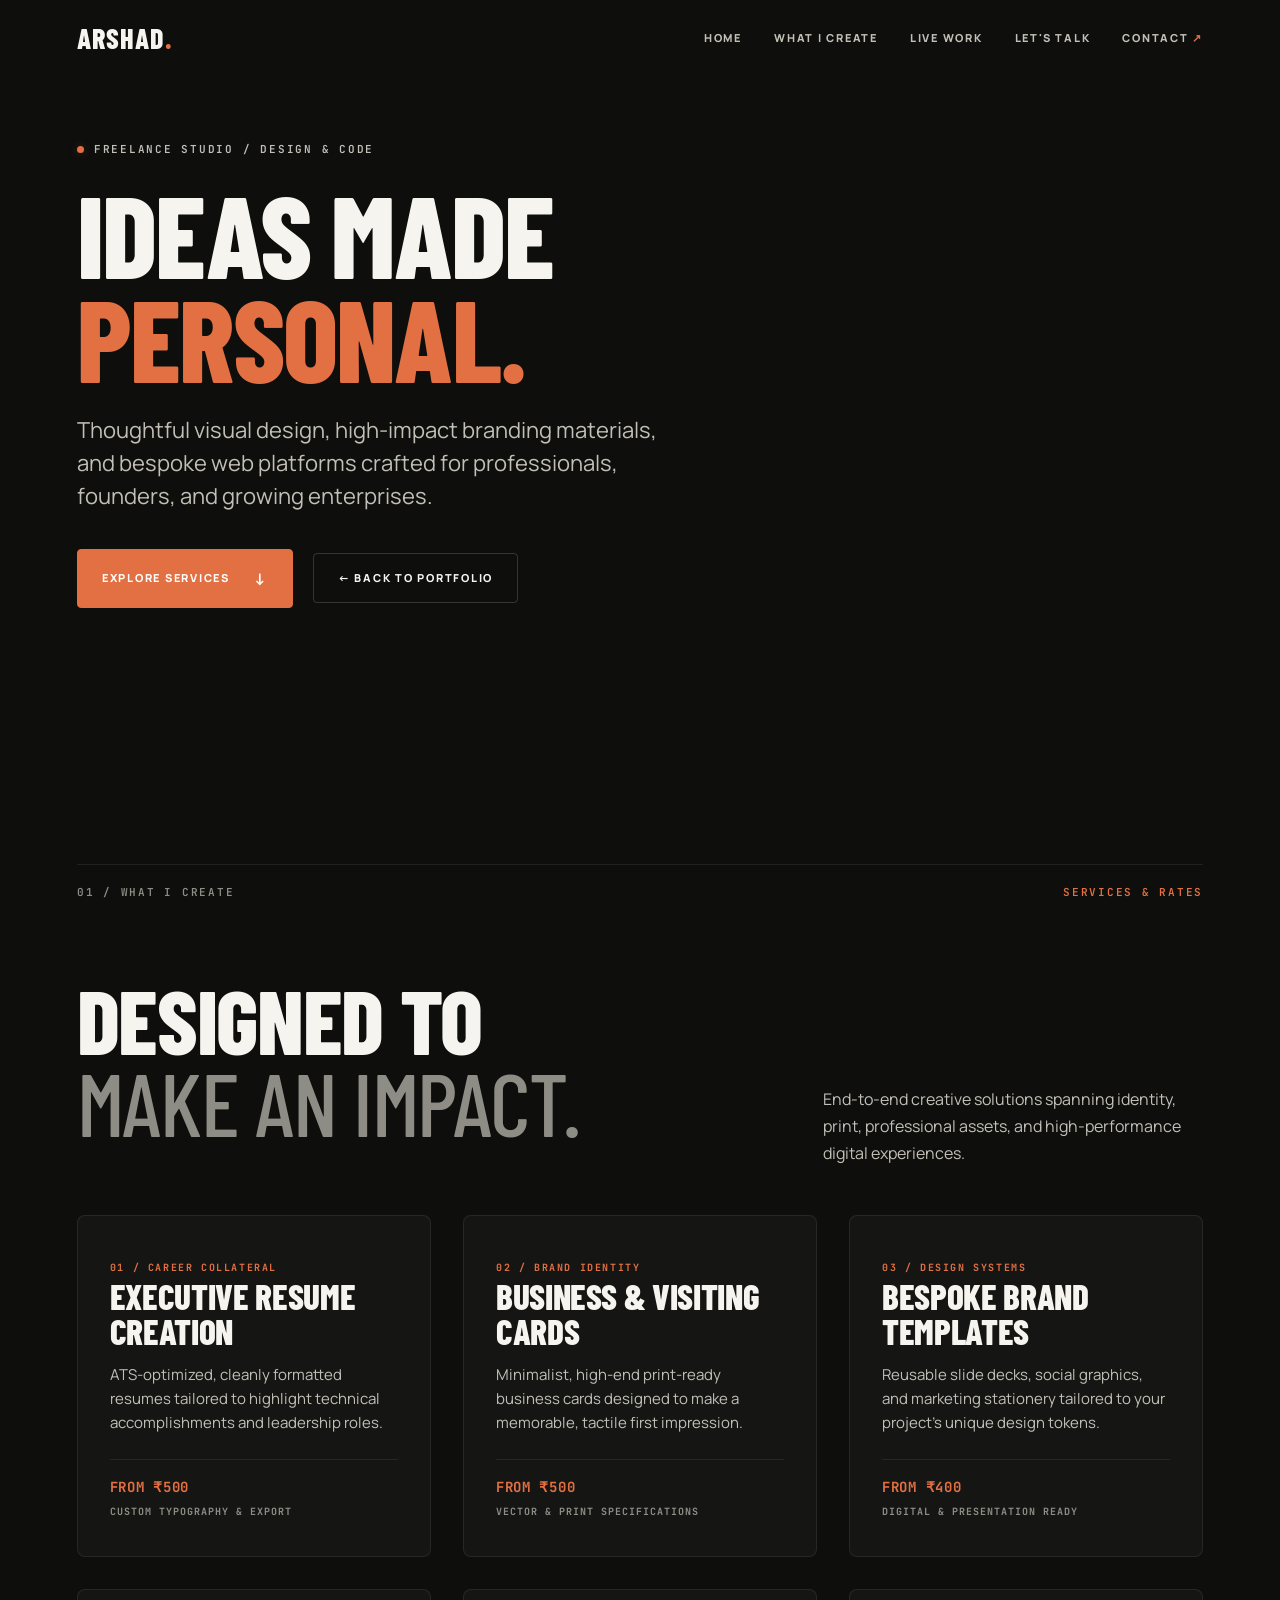
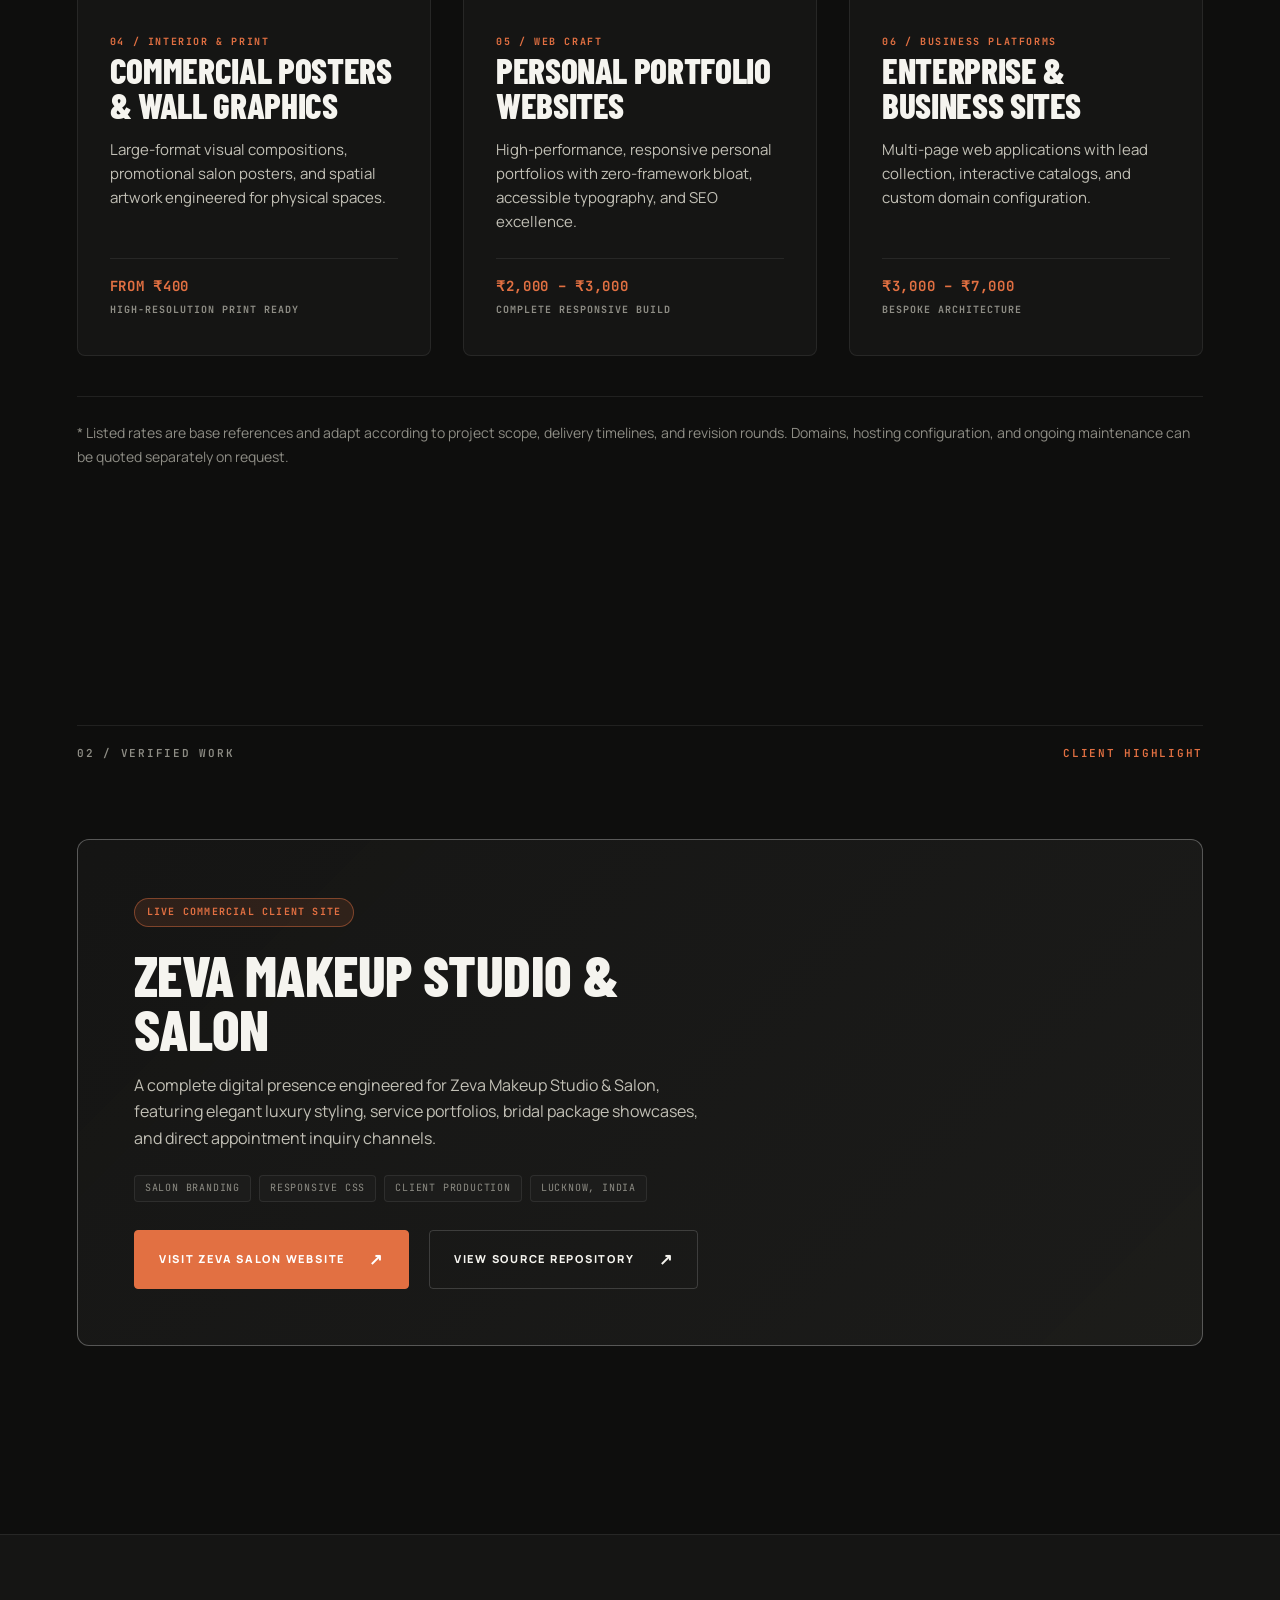
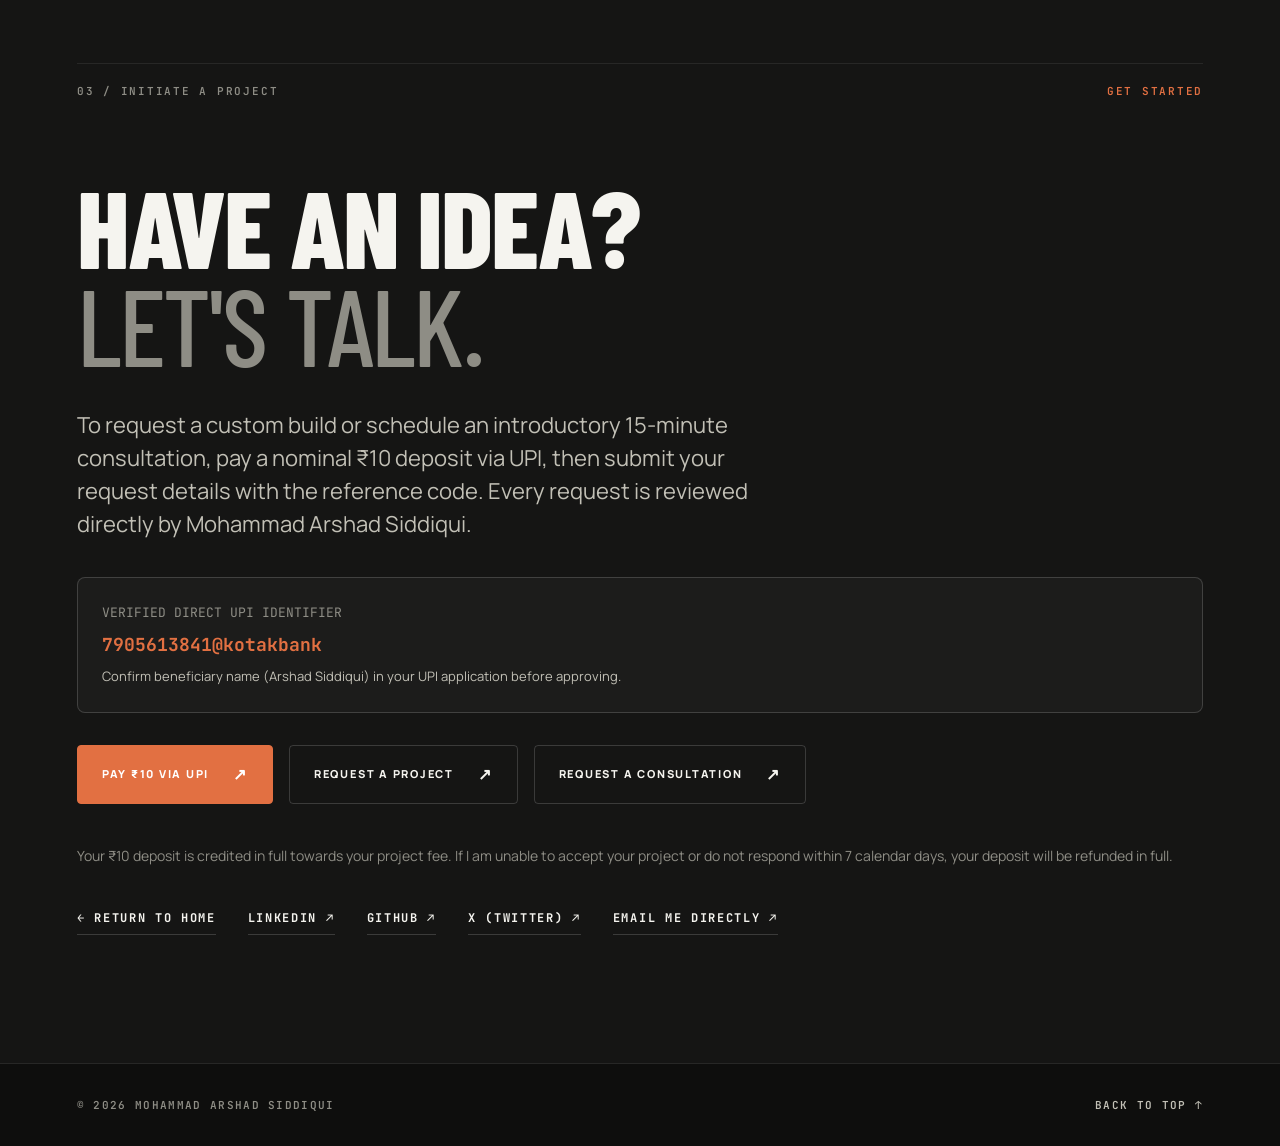
==== commit 6df3403c: "Update portfolio with verified GitHub projects, research focus, and Twitter profile - Highlight M.Te" ====
--- a/freelance.html
+++ b/freelance.html
@@ -24,6 +24,7 @@
     <nav id="main-nav" class="main-nav" aria-label="Main navigation">
       <a href="index.html">Home</a>
       <a href="#services">What I Create</a>
+      <a href="#work-samples">Live Work</a>
       <a href="#talk">Let's Talk</a>
       <a href="index.html#contact">Contact <span>↗</span></a>
     </nav>
@@ -158,11 +159,45 @@
       </p>
     </section>
 
+    <!-- Live Client Showcase -->
+    <section class="section" id="work-samples" aria-labelledby="samples-title">
+      <div class="section-label">
+        <span>02 / VERIFIED WORK</span>
+        <span>CLIENT HIGHLIGHT</span>
+      </div>
+
+      <div class="featured-project" style="margin-bottom: 0;">
+        <div class="featured-badge">LIVE COMMERCIAL CLIENT SITE</div>
+        <div class="featured-grid">
+          <div>
+            <h3 id="samples-title">ZEVA MAKEUP STUDIO &amp; SALON</h3>
+            <p>
+              A complete digital presence engineered for Zeva Makeup Studio &amp; Salon, featuring elegant luxury styling, service portfolios, bridal package showcases, and direct appointment inquiry channels.
+            </p>
+            <div class="featured-tags">
+              <span>SALON BRANDING</span>
+              <span>RESPONSIVE CSS</span>
+              <span>CLIENT PRODUCTION</span>
+              <span>LUCKNOW, INDIA</span>
+            </div>
+            <div class="hero-actions">
+              <a class="button primary" href="https://arshad9999.github.io/zeva-makeup-studio.github.io/" target="_blank" rel="noopener noreferrer">
+                VISIT ZEVA SALON WEBSITE <span aria-hidden="true">↗</span>
+              </a>
+              <a class="button light" href="https://github.com/Arshad9999/zeva-makeup-studio.github.io" target="_blank" rel="noopener noreferrer">
+                VIEW SOURCE REPOSITORY <span aria-hidden="true">↗</span>
+              </a>
+            </div>
+          </div>
+        </div>
+      </div>
+    </section>
+
     <!-- Consultation & Request Section -->
     <section class="contact-section" id="talk" aria-labelledby="talk-title">
       <div class="contact-container">
         <div class="section-label">
-          <span>02 / INITIATE A PROJECT</span>
+          <span>03 / INITIATE A PROJECT</span>
           <span>GET STARTED</span>
         </div>
 
@@ -201,6 +236,12 @@
           <a href="index.html">← RETURN TO HOME</a>
           <a href="https://www.linkedin.com/in/md-arshad-siddiqui/" target="_blank" rel="noopener noreferrer">
             LINKEDIN ↗
+          </a>
+          <a href="https://github.com/Arshad9999" target="_blank" rel="noopener noreferrer">
+            GITHUB ↗
+          </a>
+          <a href="https://twitter.com/arshad_1357" target="_blank" rel="noopener noreferrer">
+            X (TWITTER) ↗
           </a>
           <a href="mailto:arshadid135@gmail.com">
             EMAIL ME DIRECTLY ↗
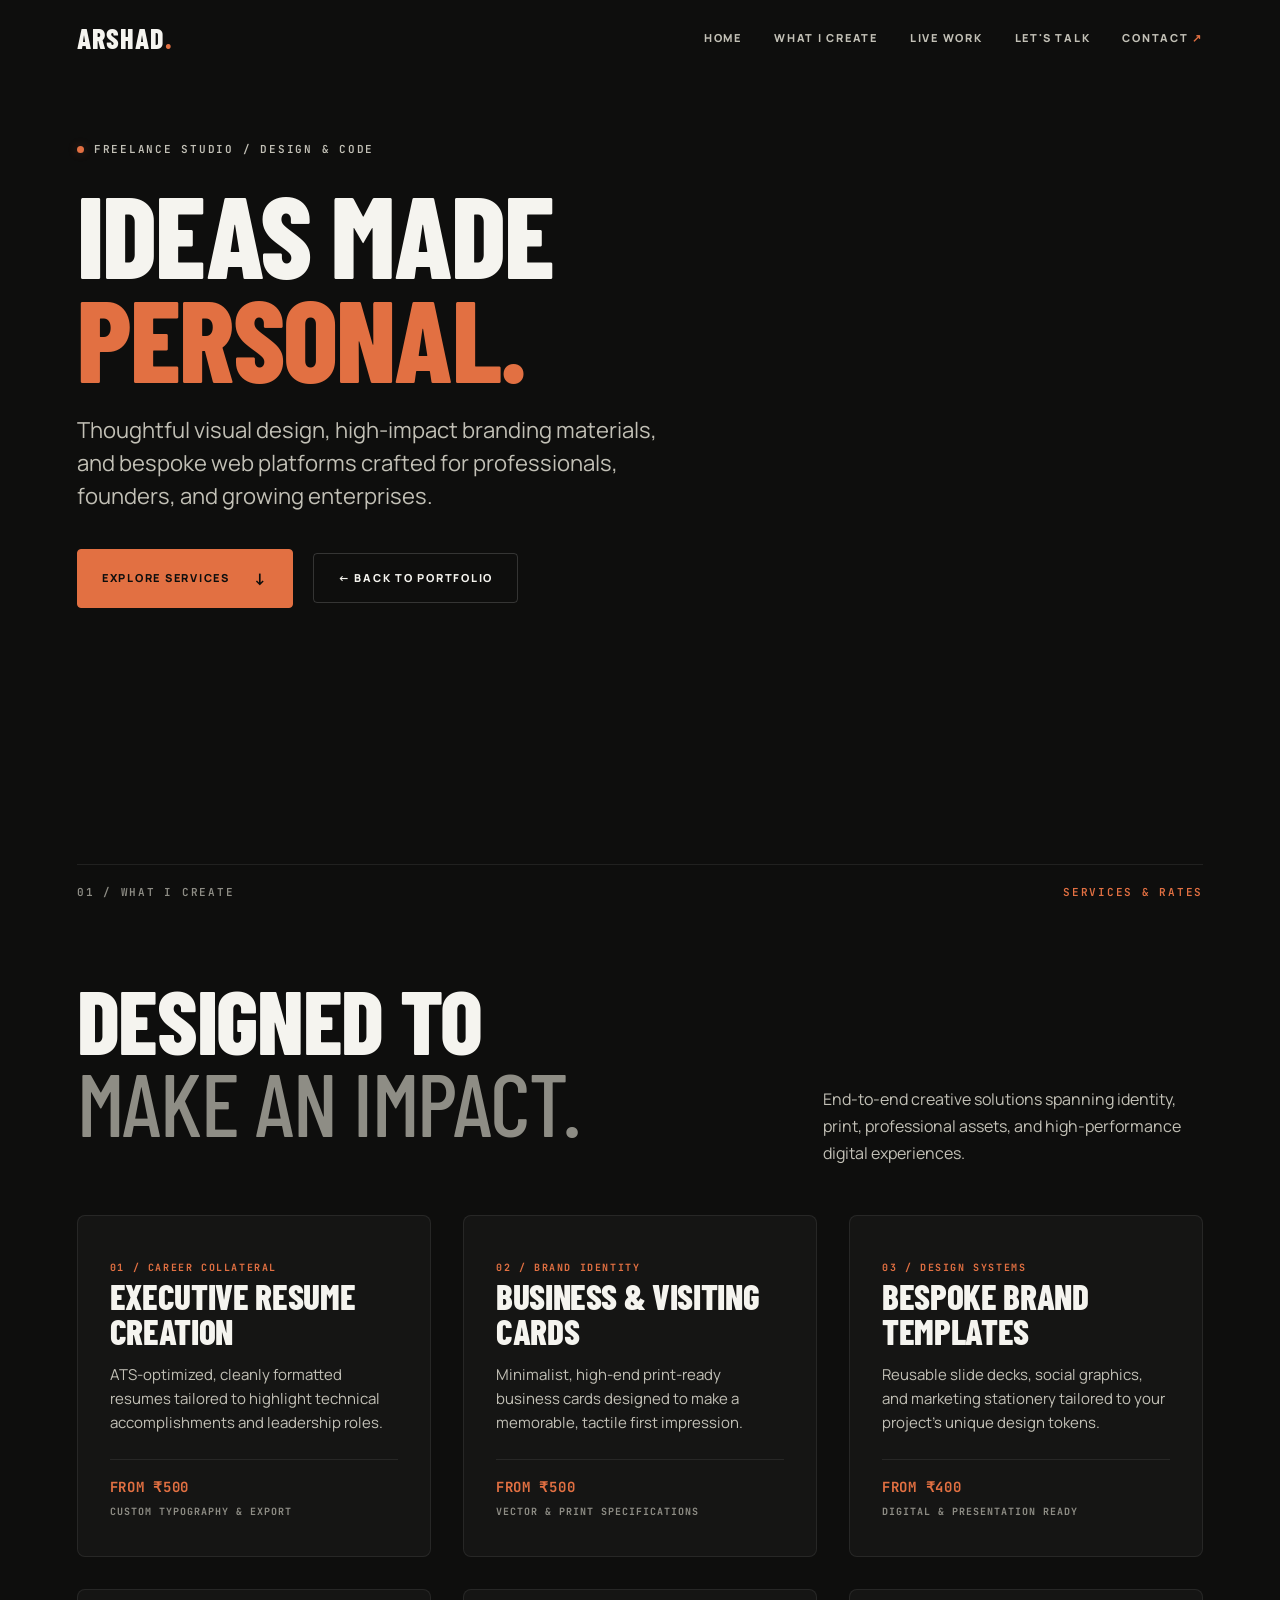
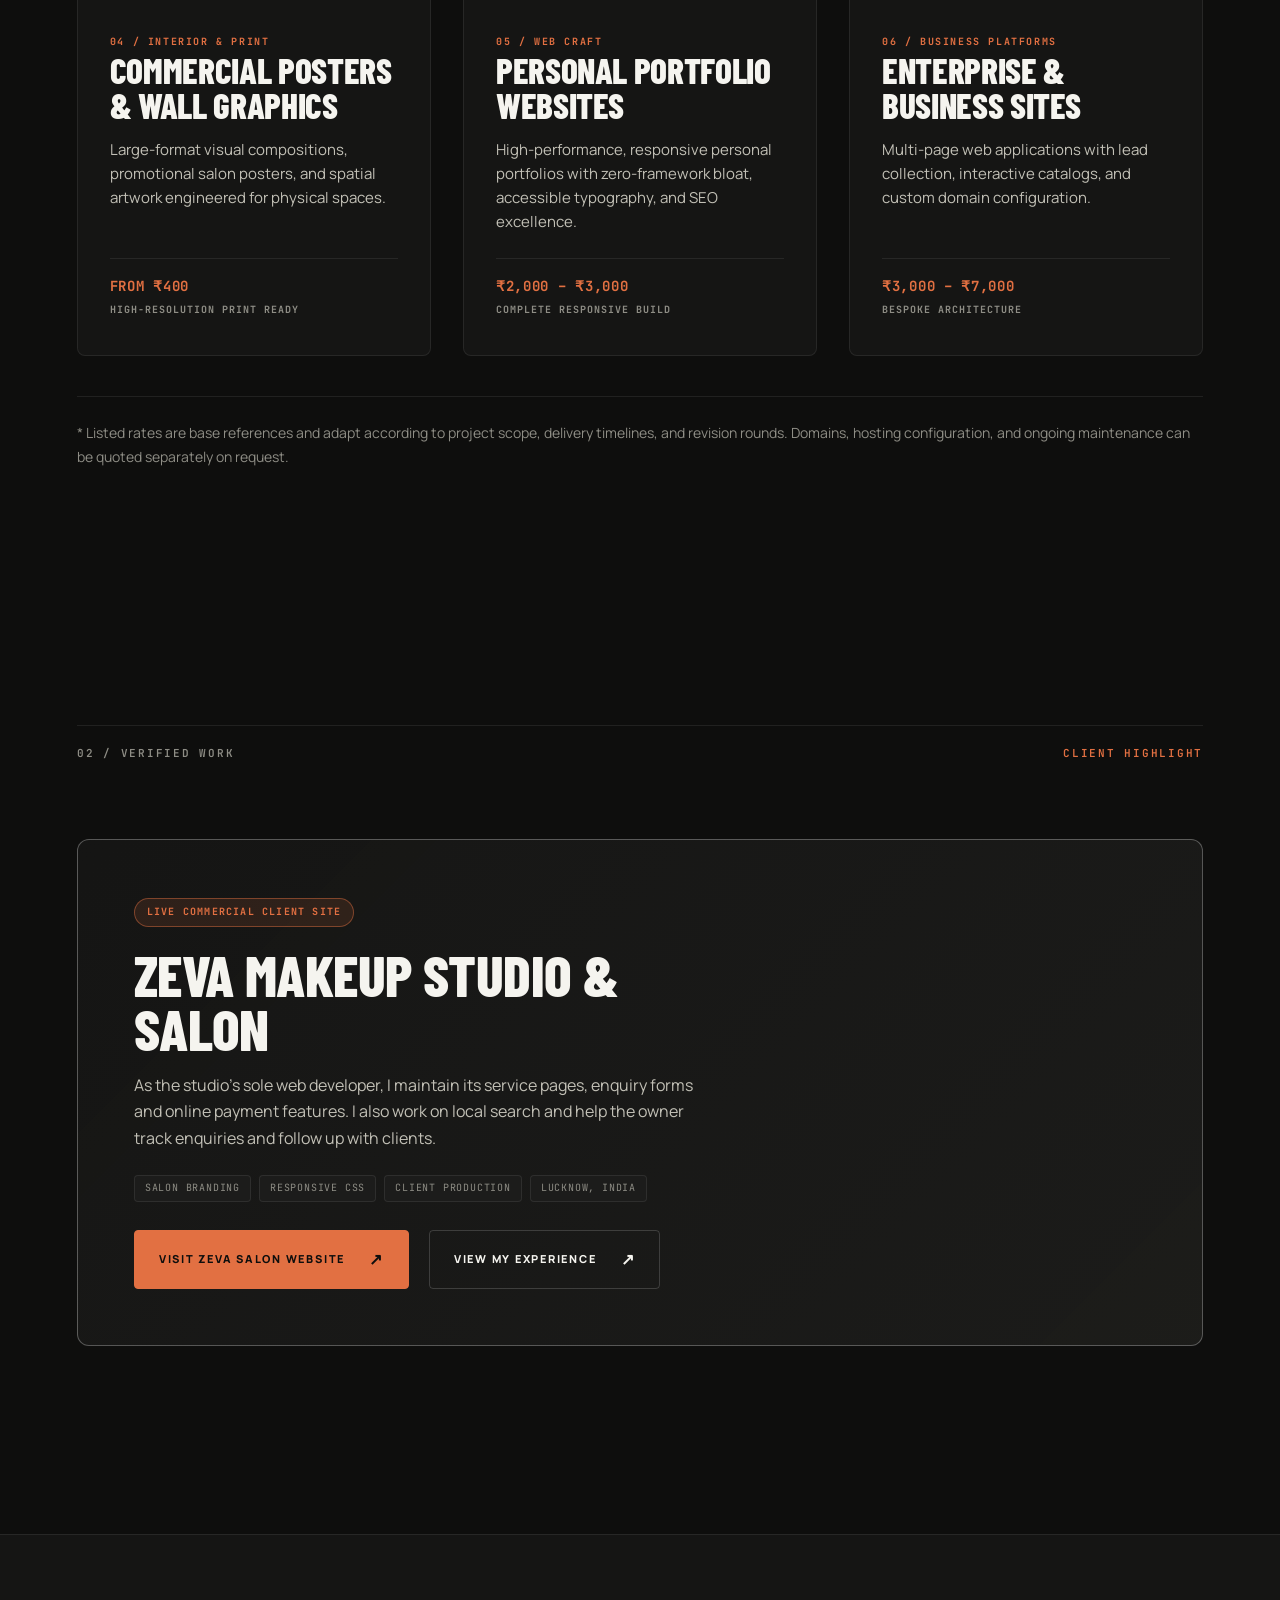
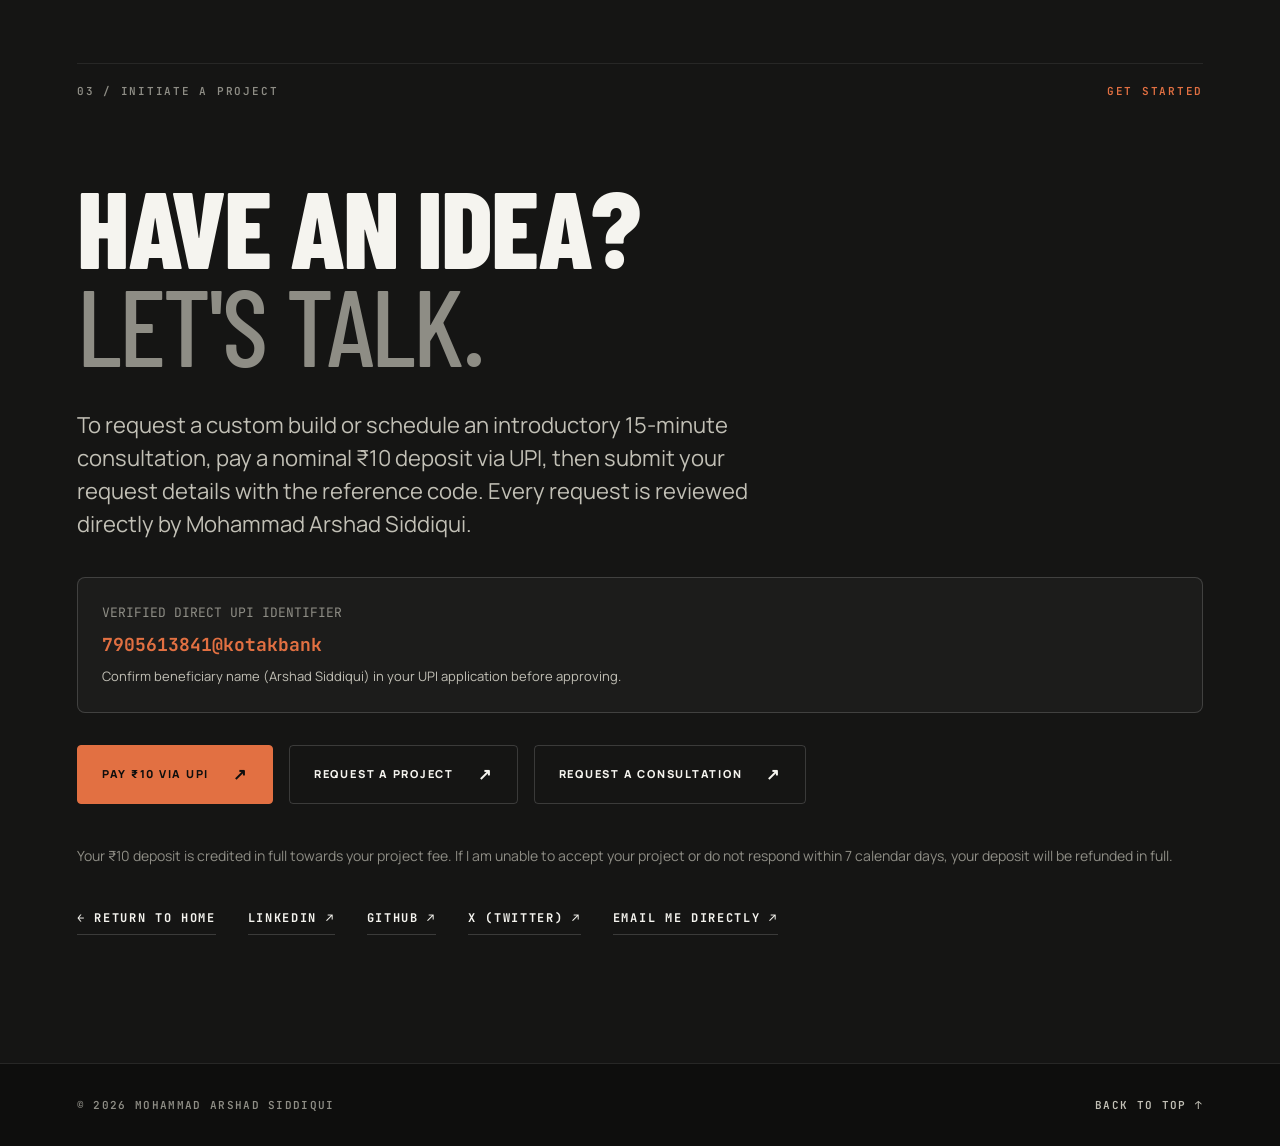
==== commit 2145da75: "Refresh personal portfolio experience and link projects to verified work" ====
--- a/freelance.html
+++ b/freelance.html
@@ -172,7 +172,7 @@
           <div>
             <h3 id="samples-title">ZEVA MAKEUP STUDIO &amp; SALON</h3>
             <p>
-              A complete digital presence engineered for Zeva Makeup Studio &amp; Salon, featuring elegant luxury styling, service portfolios, bridal package showcases, and direct appointment inquiry channels.
+              As the studio’s sole web developer, I maintain its service pages, enquiry forms and online payment features. I also work on local search and help the owner track enquiries and follow up with clients.
             </p>
             <div class="featured-tags">
               <span>SALON BRANDING</span>
@@ -181,11 +181,11 @@
               <span>LUCKNOW, INDIA</span>
             </div>
             <div class="hero-actions">
-              <a class="button primary" href="https://arshad9999.github.io/zeva-makeup-studio.github.io/" target="_blank" rel="noopener noreferrer">
+              <a class="button primary" href="https://zeva-makeup-studio.github.io/" target="_blank" rel="noopener noreferrer">
                 VISIT ZEVA SALON WEBSITE <span aria-hidden="true">↗</span>
               </a>
-              <a class="button light" href="https://github.com/Arshad9999/zeva-makeup-studio.github.io" target="_blank" rel="noopener noreferrer">
-                VIEW SOURCE REPOSITORY <span aria-hidden="true">↗</span>
+              <a class="button light" href="index.html#journey">
+                VIEW MY EXPERIENCE <span aria-hidden="true">↗</span>
               </a>
             </div>
           </div>
--- a/styles.css
+++ b/styles.css
@@ -23,7 +23,7 @@
   --accent-hover: #f18255;
   --accent-subtle: rgba(226, 112, 66, 0.12);
   --accent-glow: rgba(226, 112, 66, 0.25);
-  --accent-contrast: #ffffff;
+  --accent-contrast: var(--bg-canvas);
 
   /* Text & Content Tokens (Strict WCAG AA Conformance) */
   --text-primary: #f5f4ef;
@@ -1244,6 +1244,13 @@
   }
 }
 
+@media (max-width: 600px) {
+  .timeline-item {
+    grid-template-columns: minmax(0, 1fr);
+    gap: 6px;
+  }
+}
+
 /* --------------------------------------------------------------------------
    15. Accessibility: Reduced Motion
    -------------------------------------------------------------------------- */
